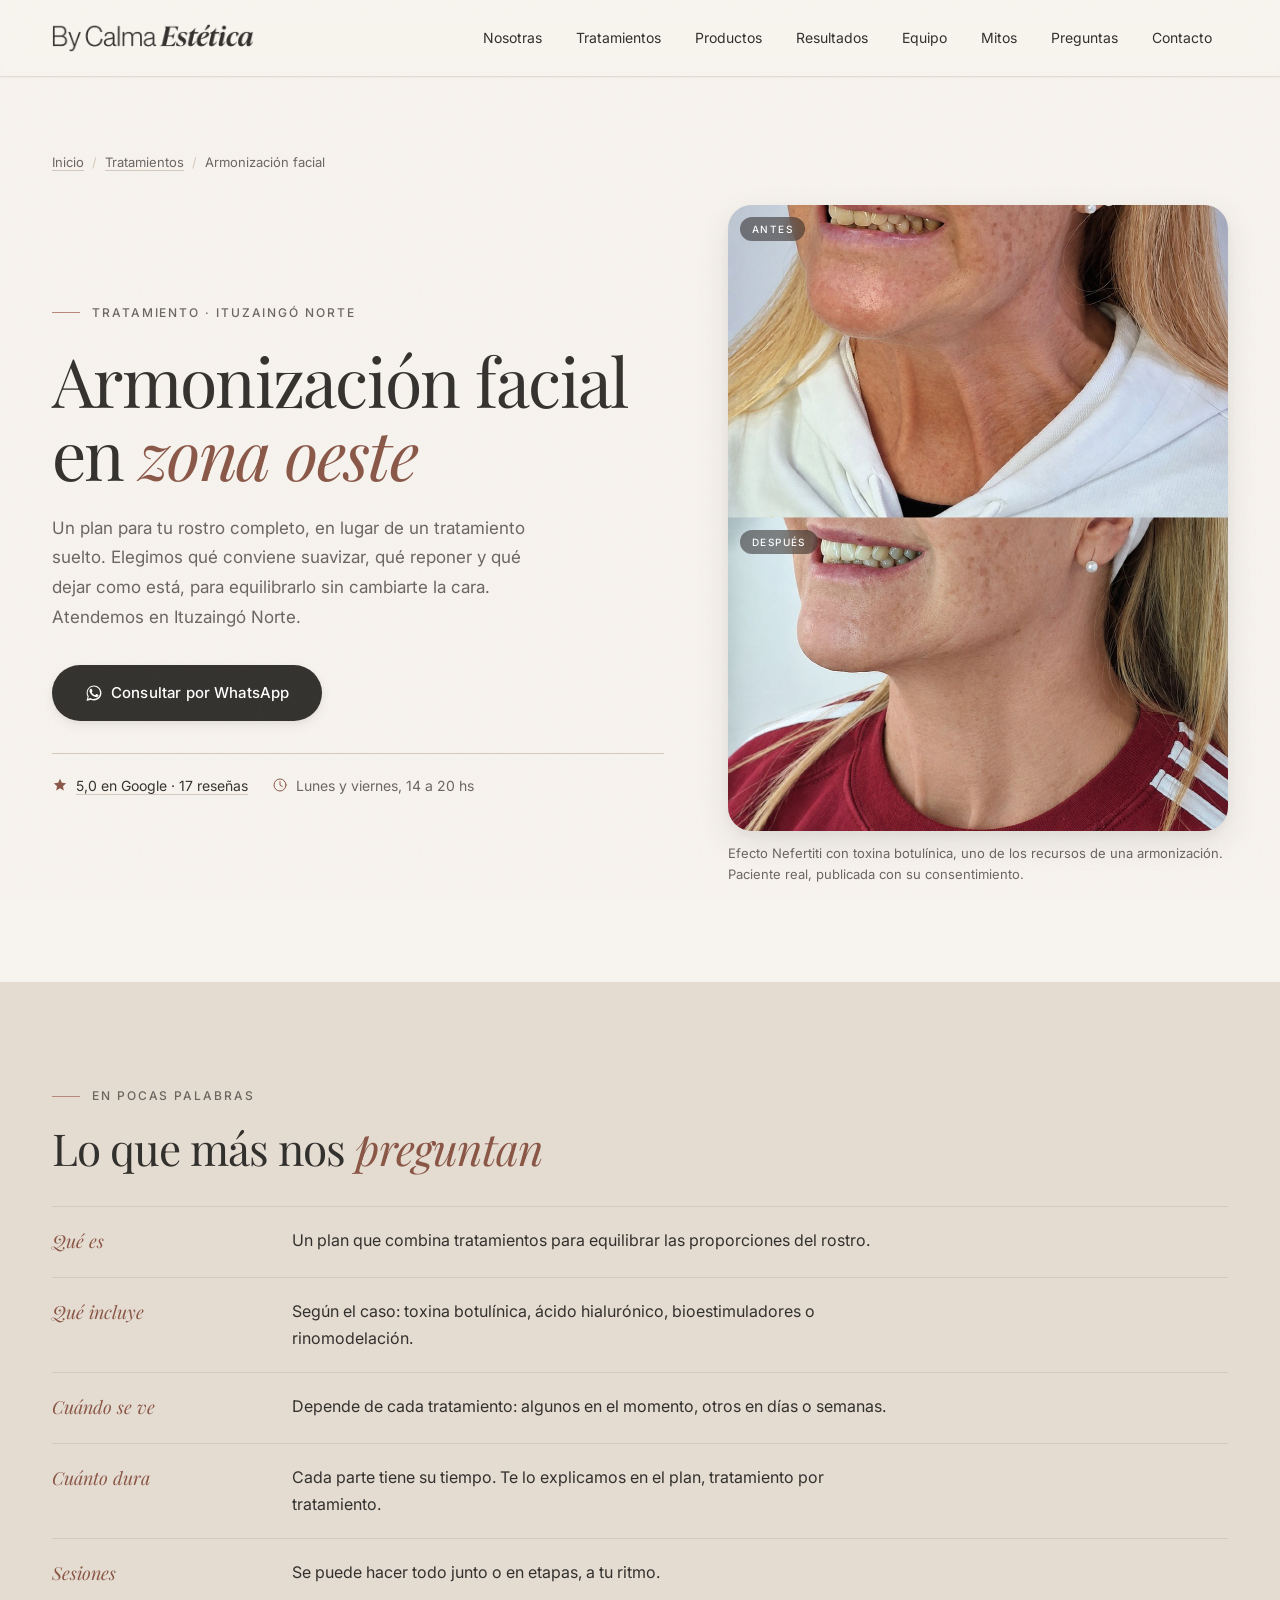
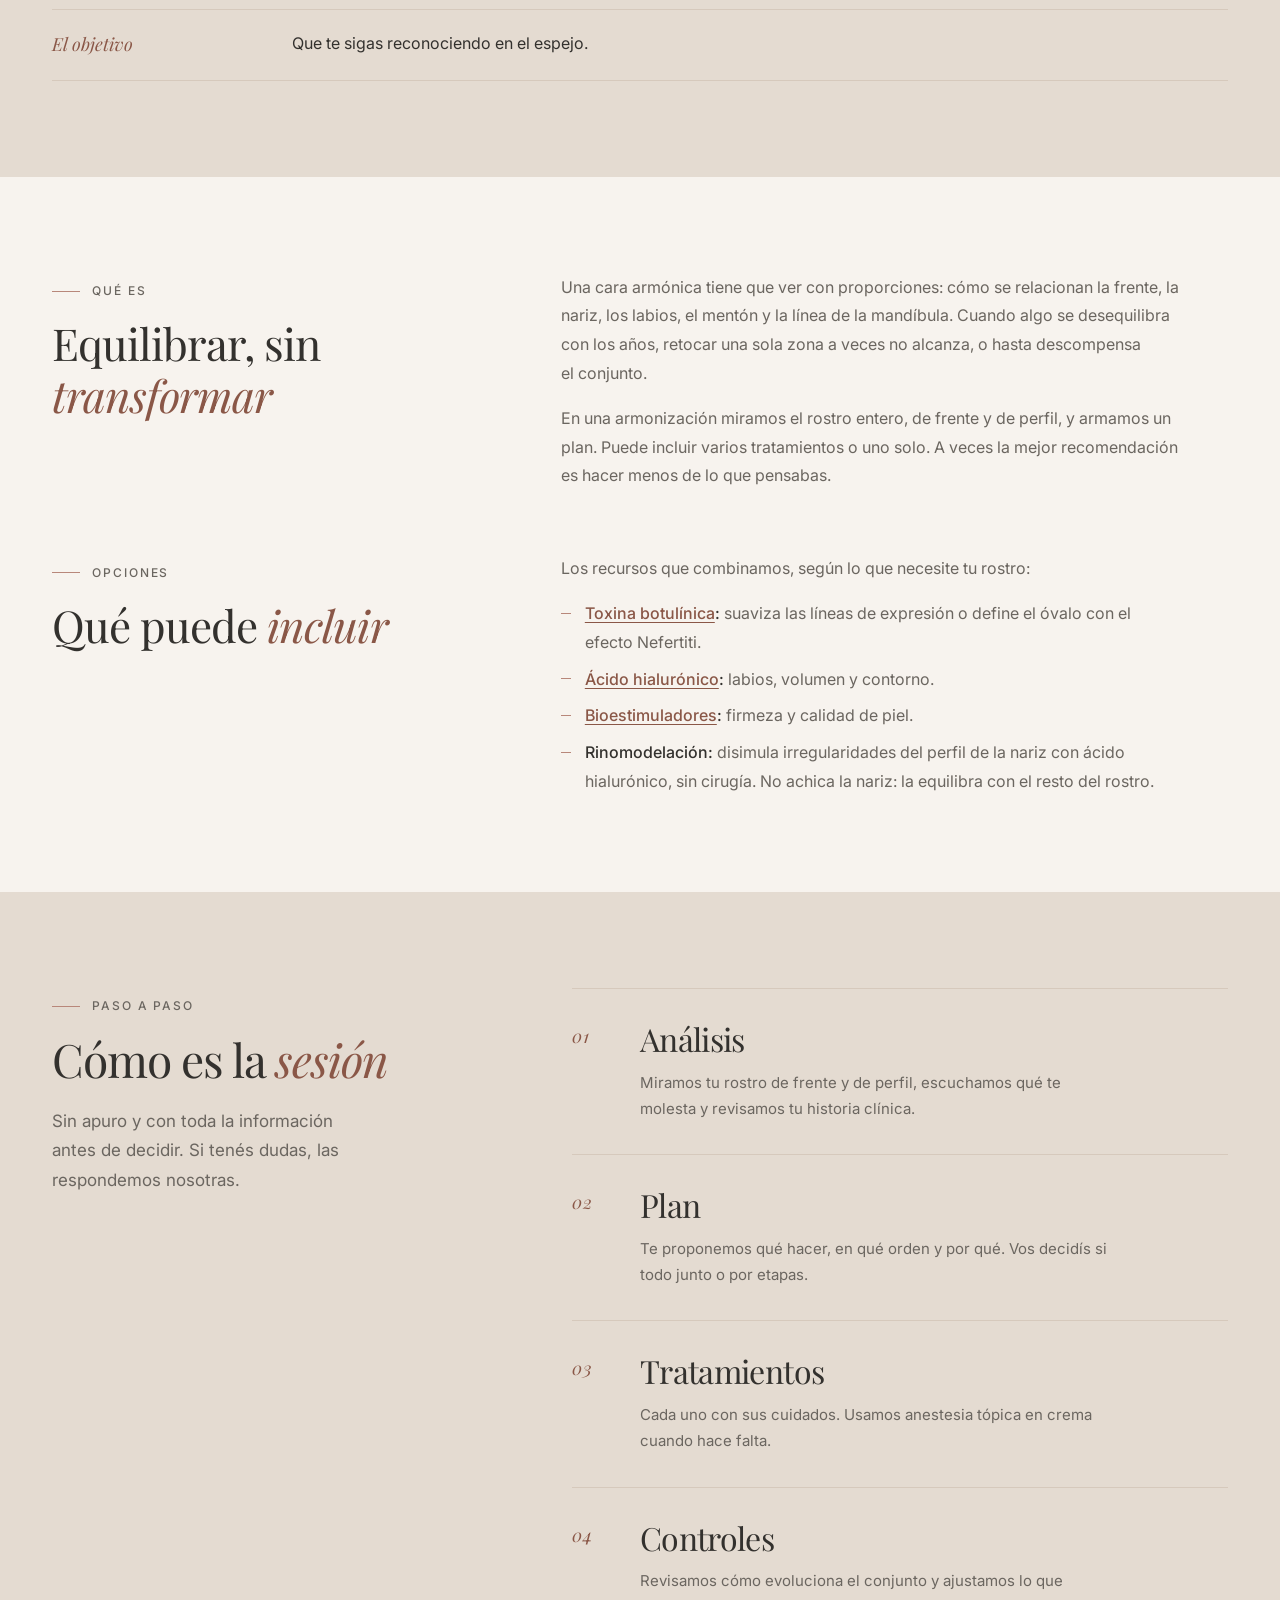
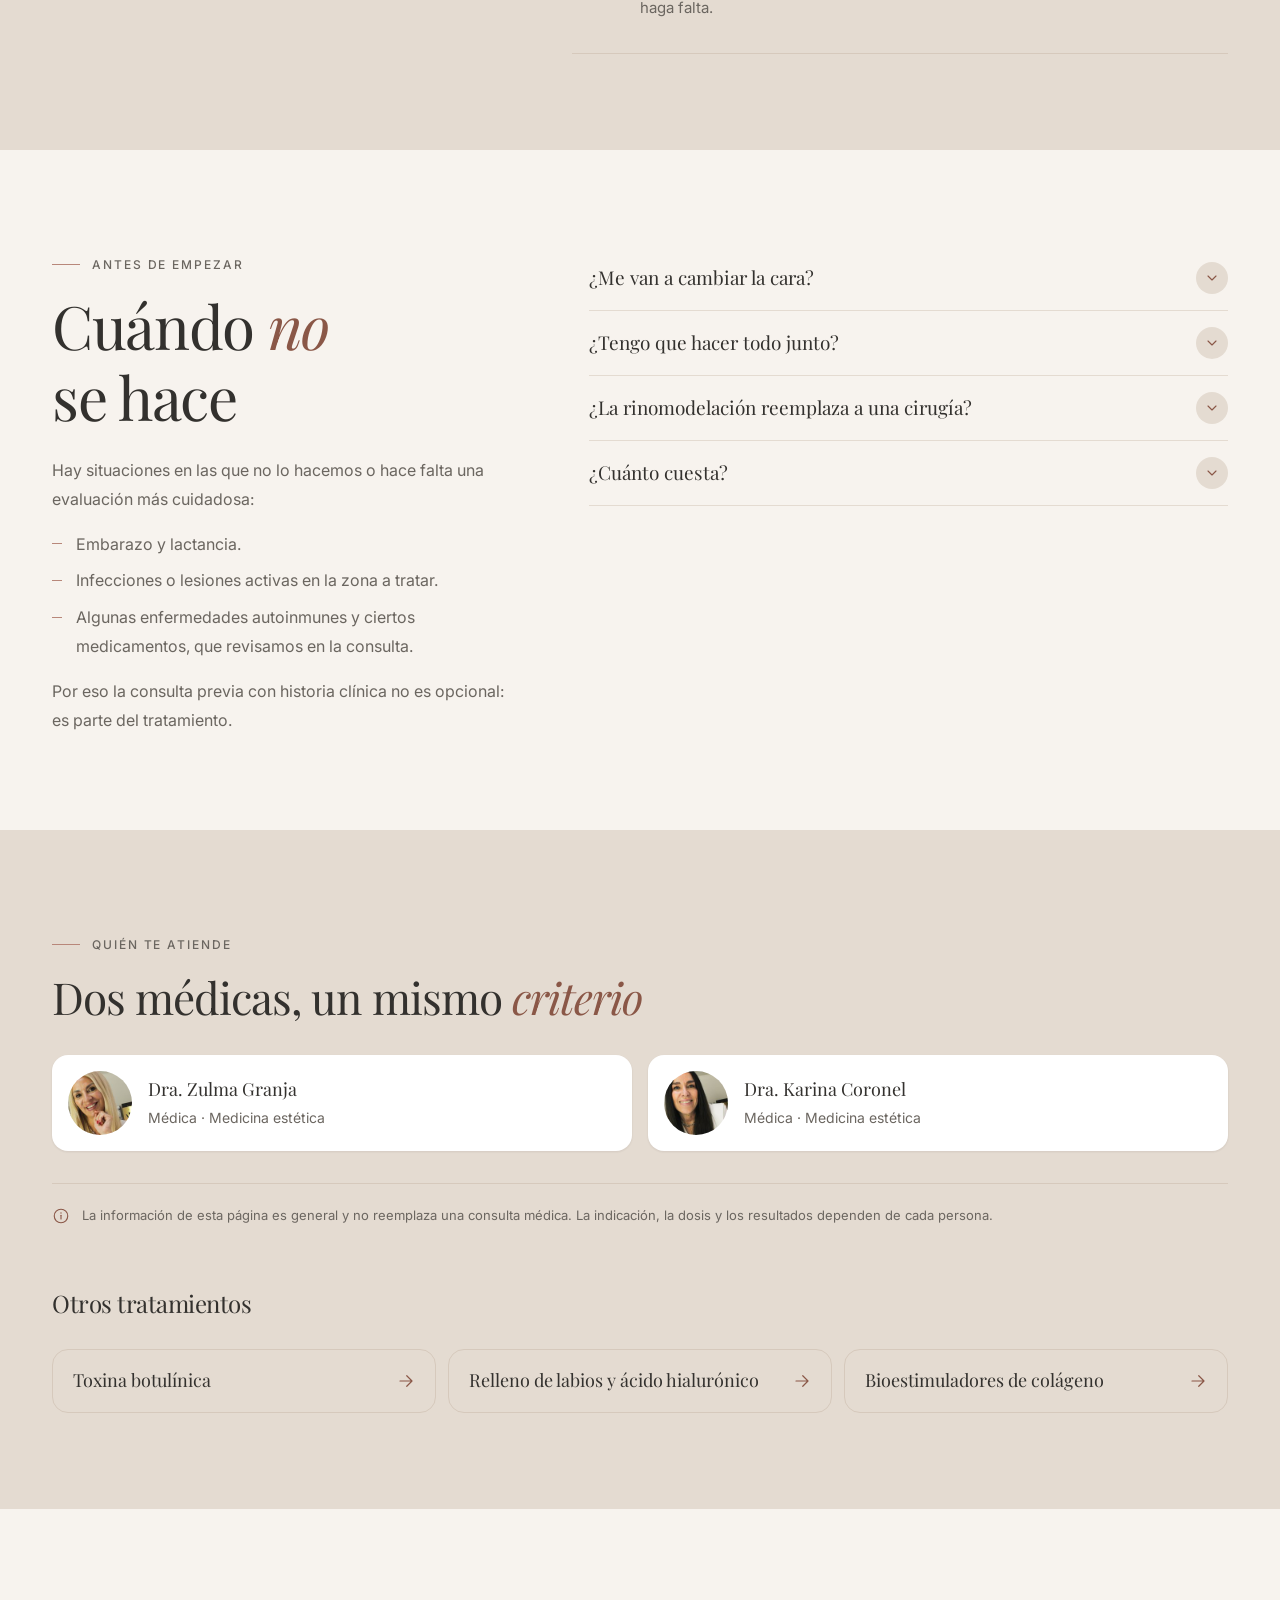
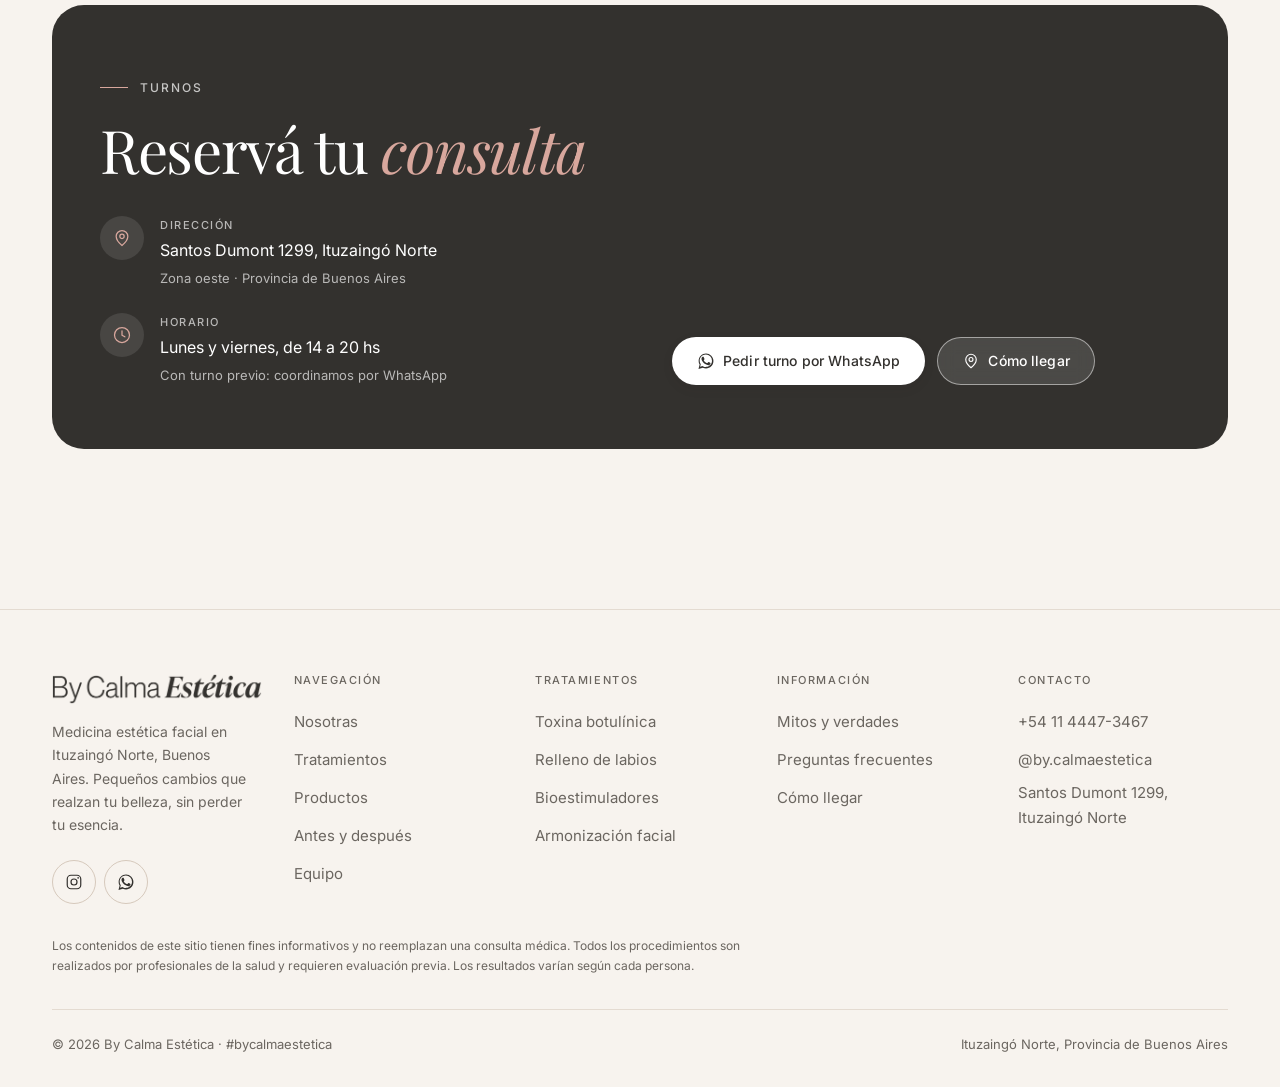
==== armonizacion-facial-zona-oeste/index.html @ 56e9e1ad "Páginas por tratamiento, horario 14 a 20, llms.txt e IndexNow - 4 páginas nuevas: toxina botulínica," ====
<!DOCTYPE html>
<html lang="es-AR">
  <head>
    <meta charset="UTF-8" />
    <meta name="viewport" content="width=device-width, initial-scale=1" />

    <!-- Página generada a partir de la home (header, menú y footer iguales).
         Si cambiás el horario o el teléfono, cambialo también acá. -->
    <title>Armonización facial en zona oeste | By Calma Estética</title>
    <meta name="description" content="Armonización facial en Ituzaingó, zona oeste: un plan para equilibrar tu rostro combinando tratamientos, sin cambiarte la cara. Turnos por WhatsApp." />
    <meta name="robots" content="index, follow, max-image-preview:large" />
    <meta name="theme-color" content="#f7f3ee" />
    <link rel="canonical" href="https://www.bycalmaestetica.com.ar/armonizacion-facial-zona-oeste/" />

    <meta property="og:type" content="website" />
    <meta property="og:locale" content="es_AR" />
    <meta property="og:site_name" content="By Calma Estética" />
    <meta property="og:title" content="Armonización facial en zona oeste | By Calma Estética" />
    <meta property="og:description" content="Armonización facial en Ituzaingó, zona oeste: un plan para equilibrar tu rostro combinando tratamientos, sin cambiarte la cara. Turnos por WhatsApp." />
    <meta property="og:url" content="https://www.bycalmaestetica.com.ar/armonizacion-facial-zona-oeste/" />
    <meta property="og:image" content="https://www.bycalmaestetica.com.ar/assets/img/og-by-calma.jpg?v=1" />
    <meta property="og:image:width" content="1200" />
    <meta property="og:image:height" content="630" />
    <meta name="twitter:card" content="summary_large_image" />

    <link rel="icon" href="/assets/logo/favicon.png" sizes="32x32" />
    <link rel="icon" href="/assets/logo/favicon-512.png" sizes="512x512" />
    <link rel="apple-touch-icon" href="/assets/logo/apple-touch-icon.png" />

    <link rel="preconnect" href="https://fonts.googleapis.com" />
    <link rel="preconnect" href="https://fonts.gstatic.com" crossorigin />
    <link
      rel="stylesheet"
      href="https://fonts.googleapis.com/css2?family=Playfair+Display:ital,wght@0,400;0,500;0,600;1,400;1,500;1,600&family=Inter:wght@300;400;500;600&display=swap"
    />
    <link rel="stylesheet" href="/assets/css/styles.css?v=28" />
    <link rel="stylesheet" href="/assets/css/tratamiento.css?v=1" />
    <noscript>
      <style>
        [data-reveal] { opacity: 1 !important; transform: none !important; }
      </style>
    </noscript>

    <script type="application/ld+json">
{
  "@context": "https://schema.org",
  "@graph": [
    {
      "@type": "MedicalWebPage",
      "@id": "https://www.bycalmaestetica.com.ar/armonizacion-facial-zona-oeste/#pagina",
      "url": "https://www.bycalmaestetica.com.ar/armonizacion-facial-zona-oeste/",
      "name": "Armonización facial en zona oeste | By Calma Estética",
      "description": "Armonización facial en Ituzaingó, zona oeste: un plan para equilibrar tu rostro combinando tratamientos, sin cambiarte la cara. Turnos por WhatsApp.",
      "inLanguage": "es-AR",
      "isPartOf": {
        "@type": "WebSite",
        "name": "By Calma Estética",
        "url": "https://www.bycalmaestetica.com.ar/"
      },
      "about": {
        "@id": "https://www.bycalmaestetica.com.ar/armonizacion-facial-zona-oeste/#procedimiento"
      },
      "breadcrumb": {
        "@id": "https://www.bycalmaestetica.com.ar/armonizacion-facial-zona-oeste/#migas"
      }
    },
    {
      "@type": "MedicalProcedure",
      "@id": "https://www.bycalmaestetica.com.ar/armonizacion-facial-zona-oeste/#procedimiento",
      "name": "Armonización facial",
      "procedureType": "https://schema.org/NoninvasiveProcedure",
      "bodyLocation": "Rostro",
      "howPerformed": "Miramos tu rostro de frente y de perfil, escuchamos qué te molesta y revisamos tu historia clínica. Te proponemos qué hacer, en qué orden y por qué. Vos decidís si todo junto o por etapas. Cada uno con sus cuidados. Usamos anestesia tópica en crema cuando hace falta."
    },
    {
      "@type": "BreadcrumbList",
      "@id": "https://www.bycalmaestetica.com.ar/armonizacion-facial-zona-oeste/#migas",
      "itemListElement": [
        {
          "@type": "ListItem",
          "position": 1,
          "name": "Inicio",
          "item": "https://www.bycalmaestetica.com.ar/"
        },
        {
          "@type": "ListItem",
          "position": 2,
          "name": "Tratamientos",
          "item": "https://www.bycalmaestetica.com.ar/#tratamientos"
        },
        {
          "@type": "ListItem",
          "position": 3,
          "name": "Armonización facial",
          "item": "https://www.bycalmaestetica.com.ar/armonizacion-facial-zona-oeste/"
        }
      ]
    },
    {
      "@type": "MedicalClinic",
      "@id": "https://www.bycalmaestetica.com.ar/#clinica",
      "name": "By Calma Estética",
      "url": "https://www.bycalmaestetica.com.ar/",
      "telephone": "+541144473467",
      "address": {
        "@type": "PostalAddress",
        "streetAddress": "Santos Dumont 1299",
        "addressLocality": "Ituzaingó",
        "addressRegion": "Buenos Aires",
        "postalCode": "B1714CRY",
        "addressCountry": "AR"
      },
      "hasMap": "https://maps.google.com/?cid=14278384173827201350",
      "openingHoursSpecification": {
        "@type": "OpeningHoursSpecification",
        "dayOfWeek": [
          "Monday",
          "Friday"
        ],
        "opens": "14:00",
        "closes": "20:00"
      }
    }
  ]
}
    </script>
  </head>

  <body data-pagina="armonizacion" data-wa-msg="Hola! Vi la web de By Calma Estética y quiero consultar por armonización facial.">
    <a class="skip-link" href="#main">Saltar al contenido principal</a>

    <svg width="0" height="0" style="position: absolute" aria-hidden="true">
      <defs>
        <symbol id="i-star" viewBox="0 0 24 24">
          <path fill="currentColor" d="M12 2.8l2.75 5.95 6.5.72-4.85 4.4 1.35 6.4L12 17.02l-5.75 3.25 1.35-6.4-4.85-4.4 6.5-.72z" />
        </symbol>
        <symbol id="i-menu" viewBox="0 0 24 24" fill="none" stroke="currentColor" stroke-width="1.6" stroke-linecap="round">
          <path d="M4 7h16M4 12h16M4 17h16" />
        </symbol>
        <symbol id="i-close" viewBox="0 0 24 24" fill="none" stroke="currentColor" stroke-width="1.6" stroke-linecap="round">
          <path d="M6 6l12 12M18 6L6 18" />
        </symbol>
        <symbol id="i-chevron-down" viewBox="0 0 24 24" fill="none" stroke="currentColor" stroke-width="1.7" stroke-linecap="round" stroke-linejoin="round">
          <path d="M6 9l6 6 6-6" />
        </symbol>
        <symbol id="i-arrow-right" viewBox="0 0 24 24" fill="none" stroke="currentColor" stroke-width="1.6" stroke-linecap="round" stroke-linejoin="round">
          <path d="M4 12h16M13 5l7 7-7 7" />
        </symbol>
        <symbol id="i-arrow-up-right" viewBox="0 0 24 24" fill="none" stroke="currentColor" stroke-width="1.6" stroke-linecap="round" stroke-linejoin="round">
          <path d="M7 17L17 7M8 7h9v9" />
        </symbol>
        <symbol id="i-whatsapp" viewBox="0 0 24 24" fill="currentColor">
          <path d="M17.47 14.38c-.3-.15-1.76-.87-2.03-.97-.27-.1-.47-.15-.67.15-.2.3-.77.96-.94 1.16-.17.2-.35.22-.65.07-.3-.15-1.26-.46-2.4-1.48-.89-.79-1.49-1.76-1.66-2.06-.17-.3-.02-.46.13-.61.14-.13.3-.35.45-.52.15-.17.2-.3.3-.5.1-.2.05-.37-.02-.52-.08-.15-.67-1.61-.92-2.2-.24-.58-.49-.5-.67-.51h-.57c-.2 0-.52.07-.79.37-.27.3-1.04 1.01-1.04 2.47s1.06 2.86 1.21 3.06c.15.2 2.09 3.2 5.07 4.48.71.31 1.26.49 1.69.63.71.22 1.36.19 1.87.12.57-.09 1.76-.72 2-1.41.25-.7.25-1.29.18-1.42-.08-.13-.28-.2-.58-.35z" />
          <path d="M12.04 2C6.6 2 2.17 6.43 2.17 11.87c0 1.74.46 3.44 1.32 4.94L2 22.5l5.83-1.52a9.83 9.83 0 0 0 4.2.95h.01c5.44 0 9.87-4.43 9.87-9.87 0-2.64-1.03-5.12-2.9-6.98A9.8 9.8 0 0 0 12.04 2zm0 17.99h-.01a8.2 8.2 0 0 1-4.17-1.14l-.3-.18-3.46.9.93-3.37-.2-.31a8.15 8.15 0 0 1-1.25-4.35c0-4.52 3.68-8.2 8.21-8.2a8.14 8.14 0 0 1 5.8 2.41 8.14 8.14 0 0 1 2.4 5.8c0 4.53-3.68 8.21-8.2 8.21z" />
        </symbol>
        <symbol id="i-instagram" viewBox="0 0 24 24" fill="none" stroke="currentColor" stroke-width="1.6" stroke-linecap="round" stroke-linejoin="round">
          <rect x="3" y="3" width="18" height="18" rx="5" />
          <circle cx="12" cy="12" r="4" />
          <circle cx="17.5" cy="6.5" r="1.1" fill="currentColor" stroke="none" />
        </symbol>
        <symbol id="i-shield" viewBox="0 0 24 24" fill="none" stroke="currentColor" stroke-width="1.5" stroke-linecap="round" stroke-linejoin="round">
          <path d="M12 3l7.5 3v5.4c0 4.4-3.1 8.5-7.5 9.6-4.4-1.1-7.5-5.2-7.5-9.6V6z" />
          <path d="M9.2 12.2l1.9 1.9 3.9-3.9" />
        </symbol>
        <symbol id="i-heart" viewBox="0 0 24 24" fill="none" stroke="currentColor" stroke-width="1.5" stroke-linecap="round" stroke-linejoin="round">
          <path d="M12 20.3l-1.4-1.3C5.9 14.8 3 12.2 3 8.9 3 6.3 5 4.3 7.6 4.3c1.5 0 2.9.7 3.8 1.8l.6.8.6-.8a4.7 4.7 0 0 1 3.8-1.8C19 4.3 21 6.3 21 8.9c0 3.3-2.9 5.9-7.6 10.1z" />
        </symbol>
        <symbol id="i-certificate" viewBox="0 0 24 24" fill="none" stroke="currentColor" stroke-width="1.5" stroke-linecap="round" stroke-linejoin="round">
          <circle cx="12" cy="9" r="5.2" />
          <path d="M8.6 13.4L7.5 21l4.5-2.3L16.5 21l-1.1-7.6" />
        </symbol>
        <symbol id="i-map-pin" viewBox="0 0 24 24" fill="none" stroke="currentColor" stroke-width="1.5" stroke-linecap="round" stroke-linejoin="round">
          <path d="M12 21s7-5.6 7-11a7 7 0 1 0-14 0c0 5.4 7 11 7 11z" />
          <circle cx="12" cy="10" r="2.6" />
        </symbol>
        <symbol id="i-clock" viewBox="0 0 24 24" fill="none" stroke="currentColor" stroke-width="1.5" stroke-linecap="round" stroke-linejoin="round">
          <circle cx="12" cy="12" r="9" />
          <path d="M12 7v5.2l3.4 2" />
        </symbol>
        <symbol id="i-expand" viewBox="0 0 24 24" fill="none" stroke="currentColor" stroke-width="1.6" stroke-linecap="round" stroke-linejoin="round">
          <path d="M9 4H4v5M15 4h5v5M15 20h5v-5M9 20H4v-5" />
        </symbol>
        <symbol id="i-info" viewBox="0 0 24 24" fill="none" stroke="currentColor" stroke-width="1.5" stroke-linecap="round" stroke-linejoin="round">
          <circle cx="12" cy="12" r="9" />
          <path d="M12 11v5" />
          <circle cx="12" cy="8" r=".9" fill="currentColor" stroke="none" />
        </symbol>
        <symbol id="i-leaf" viewBox="0 0 24 24" fill="none" stroke="currentColor" stroke-width="1.5" stroke-linecap="round" stroke-linejoin="round">
          <path d="M4 20c0-8 5-14 16-15 0 11-6 15-12 15-2 0-4-1.5-4-1.5z" />
          <path d="M4.5 19.5C8 16 12 13.5 17 11.5" />
        </symbol>
        <symbol id="i-question" viewBox="0 0 24 24" fill="none" stroke="currentColor" stroke-width="1.5" stroke-linecap="round" stroke-linejoin="round">
          <circle cx="12" cy="12" r="9" />
          <path d="M9.6 9.3a2.5 2.5 0 0 1 4.8.8c0 1.7-2.4 2-2.4 3.4" />
          <circle cx="12" cy="16.6" r=".85" fill="currentColor" stroke="none" />
        </symbol>
      </defs>
    </svg>

    <header class="site-header is-stuck" id="siteHeader" data-solid>
      <div class="container header-inner">
        <a class="brand" href="/" aria-label="By Calma Estética — Inicio">
          <img
            class="brand-logo brand-logo-dark"
            src="/assets/logo/logo.png?v=2"
            alt="By Calma Estética"
            width="900"
            height="125"
          />
          <img
            class="brand-logo brand-logo-light"
            src="/assets/logo/logo-blanco.png?v=2"
            alt=""
            aria-hidden="true"
            width="900"
            height="125"
          />
        </a>

        <nav class="nav-desktop" aria-label="Navegación principal">
          <a href="/#nosotras">Nosotras</a>
          <a href="/#tratamientos">Tratamientos</a>
          <a href="/#productos">Productos</a>
          <a href="/#resultados">Resultados</a>
          <a href="/#equipo">Equipo</a>
          <a href="/#mitos">Mitos</a>
          <a href="/#faq">Preguntas</a>
          <a href="/#contacto">Contacto</a>
        </nav>

        <div class="header-actions">
          <button
            class="nav-toggle"
            id="navToggle"
            type="button"
            aria-label="Abrir menú"
            aria-expanded="false"
            aria-controls="navMobile"
          >
            <svg class="icon" width="24" height="24" aria-hidden="true"><use href="#i-menu" /></svg>
          </button>
        </div>
      </div>
    </header>

    <div class="nav-mobile" id="navMobile" data-open="false" role="dialog" aria-modal="true" aria-label="Menú de navegación">
      <div class="nav-mobile-head">
        <img class="brand-logo" src="/assets/logo/logo.png?v=2" alt="By Calma Estética" width="900" height="125" />
        <button class="nav-toggle" id="navClose" type="button" aria-label="Cerrar menú">
          <svg class="icon" width="24" height="24" aria-hidden="true"><use href="#i-close" /></svg>
        </button>
      </div>

      <nav class="nav-mobile-links" aria-label="Navegación móvil">
        <a href="/#nosotras">Nosotras</a>
        <a href="/#tratamientos">Tratamientos</a>
        <a href="/#productos">Productos</a>
        <a href="/#resultados">Resultados</a>
        <a href="/#equipo">Equipo</a>
        <a href="/#mitos">Mitos y verdades</a>
        <a href="/#faq">Preguntas frecuentes</a>
        <a href="/#contacto">Contacto</a>
      </nav>

      <a class="btn btn-primary" data-wa href="/#contacto" target="_blank" rel="noopener">
        <svg class="icon" aria-hidden="true"><use href="#i-whatsapp" /></svg>
        Pedir turno por WhatsApp
      </a>
    </div>

    <main id="main">
      <!-- ==================================================================
           ENCABEZADO DE LA PÁGINA
           ================================================================== -->
      <section class="t-hero" id="inicio-tratamiento">
        <div class="container">
          <nav class="t-crumbs" aria-label="Estás en">
            <ol>
              <li><a href="/">Inicio</a></li>
              <li><a href="/#tratamientos">Tratamientos</a></li>
              <li aria-current="page">Armonización facial</li>
            </ol>
          </nav>

          <div class="t-hero-grid">
            <div>
              <p class="eyebrow">Tratamiento · Ituzaingó Norte</p>
              <h1 class="t-title">Armonización facial en <span class="accent-italic">zona oeste</span></h1>
              <p class="lead">Un plan para tu rostro completo, en lugar de un tratamiento suelto. Elegimos qué conviene suavizar, qué reponer y qué dejar como está, para equilibrarlo sin cambiarte la cara. Atendemos en Ituzaingó Norte.</p>
              <a class="btn btn-primary btn-lg" data-wa href="/#contacto" target="_blank" rel="noopener">
                <svg class="icon" aria-hidden="true"><use href="#i-whatsapp" /></svg>
                Consultar por WhatsApp
              </a>
              <ul class="t-trust">
                <li>
                  <svg class="icon" aria-hidden="true"><use href="#i-star" /></svg>
                  <a href="https://maps.google.com/?cid=14278384173827201350" target="_blank" rel="noopener" data-track="resenas_google">5,0 en Google · 17 reseñas</a>
                </li>
                <li>
                  <svg class="icon" aria-hidden="true"><use href="#i-clock" /></svg>
                  Lunes y viernes, 14 a 20 hs
                </li>
              </ul>
            </div>

            <figure class="t-figure">
              <div class="result-media">
                <img src="/assets/img/resultado-nefertiti-botox.jpg?v=2" alt="Antes y después del efecto Nefertiti con toxina botulínica en cuello y mandíbula" width="1080" height="1350" fetchpriority="high" />
                <span class="ab-label ab-antes">Antes</span>
                <span class="ab-label ab-despues">Después</span>
              </div>
              <figcaption>Efecto Nefertiti con toxina botulínica, uno de los recursos de una armonización. Paciente real, publicada con su consentimiento.</figcaption>
            </figure>
          </div>
        </div>
      </section>

      <!-- ==================================================================
           EN POCAS PALABRAS
           ================================================================== -->
      <section class="section band-sand" id="resumen">
        <div class="container">
          <p class="eyebrow">En pocas palabras</p>
          <h2 class="h-section t-block-title">Lo que más nos <span class="accent-italic">preguntan</span></h2>
          <dl class="t-facts">
              <div><dt>Qué es</dt><dd>Un plan que combina tratamientos para equilibrar las proporciones del rostro.</dd></div>
              <div><dt>Qué incluye</dt><dd>Según el caso: toxina botulínica, ácido hialurónico, bioestimuladores o rinomodelación.</dd></div>
              <div><dt>Cuándo se ve</dt><dd>Depende de cada tratamiento: algunos en el momento, otros en días o semanas.</dd></div>
              <div><dt>Cuánto dura</dt><dd>Cada parte tiene su tiempo. Te lo explicamos en el plan, tratamiento por tratamiento.</dd></div>
              <div><dt>Sesiones</dt><dd>Se puede hacer todo junto o en etapas, a tu ritmo.</dd></div>
              <div><dt>El objetivo</dt><dd>Que te sigas reconociendo en el espejo.</dd></div>
          </dl>
        </div>
      </section>

      <!-- ==================================================================
           QUÉ ES Y DÓNDE SE USA
           ================================================================== -->
      <section class="section" id="que-es">
        <div class="container t-split">
          <div>
            <p class="eyebrow">Qué es</p>
            <h2 class="h-section">Equilibrar, sin <span class="accent-italic">transformar</span></h2>
          </div>
          <div class="t-prose">
              <p>Una cara armónica tiene que ver con proporciones: cómo se relacionan la frente, la nariz, los labios, el mentón y la línea de la mandíbula. Cuando algo se desequilibra con los años, retocar una sola zona a veces no alcanza, o hasta descompensa el conjunto.</p>
              <p>En una armonización miramos el rostro entero, de frente y de perfil, y armamos un plan. Puede incluir varios tratamientos o uno solo. A veces la mejor recomendación es hacer menos de lo que pensabas.</p>
          </div>
        </div>

        <div class="container t-split" style="margin-top: var(--space-16)">
          <div>
            <p class="eyebrow">Opciones</p>
            <h2 class="h-section">Qué puede <span class="accent-italic">incluir</span></h2>
          </div>
          <div class="t-prose">
            <p>Los recursos que combinamos, según lo que necesite tu rostro:</p>
            <ul>
                <li><strong><a href="/toxina-botulinica-ituzaingo/">Toxina botulínica</a>:</strong> suaviza las líneas de expresión o define el óvalo con el efecto Nefertiti.</li>
                <li><strong><a href="/relleno-de-labios-ituzaingo/">Ácido hialurónico</a>:</strong> labios, volumen y contorno.</li>
                <li><strong><a href="/bioestimuladores-ituzaingo/">Bioestimuladores</a>:</strong> firmeza y calidad de piel.</li>
                <li><strong>Rinomodelación:</strong> disimula irregularidades del perfil de la nariz con ácido hialurónico, sin cirugía. No achica la nariz: la equilibra con el resto del rostro.</li>
            </ul>
          </div>
        </div>
      </section>

      <!-- ==================================================================
           CÓMO ES LA SESIÓN
           ================================================================== -->
      <section class="section band-sand" id="sesion">
        <div class="container frentes-grid">
          <div class="frentes-intro">
            <p class="eyebrow">Paso a paso</p>
            <h2 class="h-section">Cómo es la <span class="accent-italic">sesión</span></h2>
            <p class="lead">Sin apuro y con toda la información antes de decidir. Si tenés dudas, las respondemos nosotras.</p>
          </div>
          <ol class="frentes">
            <li class="frente">
              <span class="frente-num">01</span>
              <div class="frente-texto">
                <h3>Análisis</h3>
                <p>Miramos tu rostro de frente y de perfil, escuchamos qué te molesta y revisamos tu historia clínica.</p>
              </div>
            </li>
            <li class="frente">
              <span class="frente-num">02</span>
              <div class="frente-texto">
                <h3>Plan</h3>
                <p>Te proponemos qué hacer, en qué orden y por qué. Vos decidís si todo junto o por etapas.</p>
              </div>
            </li>
            <li class="frente">
              <span class="frente-num">03</span>
              <div class="frente-texto">
                <h3>Tratamientos</h3>
                <p>Cada uno con sus cuidados. Usamos anestesia tópica en crema cuando hace falta.</p>
              </div>
            </li>
            <li class="frente">
              <span class="frente-num">04</span>
              <div class="frente-texto">
                <h3>Controles</h3>
                <p>Revisamos cómo evoluciona el conjunto y ajustamos lo que haga falta.</p>
              </div>
            </li>
          </ol>
        </div>
      </section>

      <!-- ==================================================================
           CUÁNDO NO + PREGUNTAS
           ================================================================== -->
      <section class="section" id="preguntas">
        <div class="container faq-grid">
          <div class="faq-aside">
            <p class="eyebrow">Antes de empezar</p>
            <h2 class="h-section">Cuándo <span class="accent-italic">no</span> se hace</h2>
            <div class="t-prose" style="margin-top: var(--space-6)">
              <p>Hay situaciones en las que no lo hacemos o hace falta una evaluación más cuidadosa:</p>
              <ul>
                <li>Embarazo y lactancia.</li>
                <li>Infecciones o lesiones activas en la zona a tratar.</li>
                <li>Algunas enfermedades autoinmunes y ciertos medicamentos, que revisamos en la consulta.</li>
              </ul>
              <p>Por eso la consulta previa con historia clínica no es opcional: es parte del tratamiento.</p>
            </div>
          </div>

          <div>
            <article class="faq-item" data-open="false">
              <h3>
                <button class="faq-trigger" type="button" aria-expanded="false" aria-controls="q1">
                  ¿Me van a cambiar la cara?
                  <span class="chevron" aria-hidden="true"><svg class="icon"><use href="#i-chevron-down" /></svg></span>
                </button>
              </h3>
              <div class="faq-panel" id="q1">
                <div class="faq-panel-inner">
                  <p class="faq-body">No. El objetivo es que te veas mejor sin dejar de parecerte a vos. Por eso trabajamos con dosis conservadoras y, si hace falta, sumamos en los controles.</p>
                </div>
              </div>
            </article>

            <article class="faq-item" data-open="false">
              <h3>
                <button class="faq-trigger" type="button" aria-expanded="false" aria-controls="q2">
                  ¿Tengo que hacer todo junto?
                  <span class="chevron" aria-hidden="true"><svg class="icon"><use href="#i-chevron-down" /></svg></span>
                </button>
              </h3>
              <div class="faq-panel" id="q2">
                <div class="faq-panel-inner">
                  <p class="faq-body">No. Muchas pacientes prefieren hacerlo por etapas. Te proponemos un orden y vos elegís el ritmo.</p>
                </div>
              </div>
            </article>

            <article class="faq-item" data-open="false">
              <h3>
                <button class="faq-trigger" type="button" aria-expanded="false" aria-controls="q3">
                  ¿La rinomodelación reemplaza a una cirugía?
                  <span class="chevron" aria-hidden="true"><svg class="icon"><use href="#i-chevron-down" /></svg></span>
                </button>
              </h3>
              <div class="faq-panel" id="q3">
                <div class="faq-panel-inner">
                  <p class="faq-body">No. Disimula irregularidades del perfil con ácido hialurónico, pero no achica la nariz ni cambia su estructura. Si lo que buscás es eso, te lo decimos en la consulta.</p>
                </div>
              </div>
            </article>

            <article class="faq-item" data-open="false">
              <h3>
                <button class="faq-trigger" type="button" aria-expanded="false" aria-controls="q4">
                  ¿Cuánto cuesta?
                  <span class="chevron" aria-hidden="true"><svg class="icon"><use href="#i-chevron-down" /></svg></span>
                </button>
              </h3>
              <div class="faq-panel" id="q4">
                <div class="faq-panel-inner">
                  <p class="faq-body">Depende de los tratamientos que incluya el plan. Por eso no publicamos precios: escribinos por WhatsApp y te pasamos el valor según tu caso.</p>
                </div>
              </div>
            </article>
          </div>
        </div>
      </section>

      <!-- ==================================================================
           QUIÉN TE ATIENDE + OTROS TRATAMIENTOS
           ================================================================== -->
      <section class="section band-sand" id="equipo-tratamiento">
        <div class="container">
          <p class="eyebrow">Quién te atiende</p>
          <h2 class="h-section t-block-title">Dos médicas, un mismo <span class="accent-italic">criterio</span></h2>
          <ul class="t-team">
            <li>
              <img src="/assets/img/thumb-zulma.jpg" alt="Dra. Zulma Granja" width="160" height="160" loading="lazy" />
              <div><strong>Dra. Zulma Granja</strong><span>Médica · Medicina estética</span></div>
            </li>
            <li>
              <img src="/assets/img/thumb-karina.jpg" alt="Dra. Karina Coronel" width="160" height="160" loading="lazy" />
              <div><strong>Dra. Karina Coronel</strong><span>Médica · Medicina estética</span></div>
            </li>
          </ul>

          <p class="note-box" style="margin-top: var(--space-8)">
            <svg class="icon" aria-hidden="true"><use href="#i-info" /></svg>
            <span>
              La información de esta página es general y no reemplaza una consulta
              médica. La indicación, la dosis y los resultados dependen de cada
              persona.
            </span>
          </p>

          <h2 class="h-card" style="margin-top: var(--space-16)">Otros tratamientos</h2>
          <ul class="t-related">
            <li>
              <a href="/toxina-botulinica-ituzaingo/">
                Toxina botulínica
                <svg class="icon" aria-hidden="true"><use href="#i-arrow-right" /></svg>
              </a>
            </li>
            <li>
              <a href="/relleno-de-labios-ituzaingo/">
                Relleno de labios y ácido hialurónico
                <svg class="icon" aria-hidden="true"><use href="#i-arrow-right" /></svg>
              </a>
            </li>
            <li>
              <a href="/bioestimuladores-ituzaingo/">
                Bioestimuladores de colágeno
                <svg class="icon" aria-hidden="true"><use href="#i-arrow-right" /></svg>
              </a>
            </li>
          </ul>
        </div>
      </section>

      <!-- ==================================================================
           CONTACTO
           ================================================================== -->
      <section class="section t-contact" id="contacto">
        <div class="container">
          <div class="contact-band">
            <div class="contact-grid">
              <div>
                <p class="eyebrow">Turnos</p>
                <h2 class="h-section">Reservá tu <span style="font-style: italic; color: var(--nude)">consulta</span></h2>
                <dl class="contact-list">
                  <div class="contact-item">
                    <span class="contact-icon" aria-hidden="true"><svg class="icon"><use href="#i-map-pin" /></svg></span>
                    <div>
                      <dt>Dirección</dt>
                      <dd>Santos Dumont 1299, Ituzaingó Norte<small>Zona oeste · Provincia de Buenos Aires</small></dd>
                    </div>
                  </div>
                  <div class="contact-item">
                    <span class="contact-icon" aria-hidden="true"><svg class="icon"><use href="#i-clock" /></svg></span>
                    <div>
                      <dt>Horario</dt>
                      <dd>Lunes y viernes, de 14 a 20 hs<small>Con turno previo: coordinamos por WhatsApp</small></dd>
                    </div>
                  </div>
                </dl>
              </div>
              <div class="contact-actions">
                <a class="btn btn-primary" data-wa href="/#contacto" target="_blank" rel="noopener">
                  <svg class="icon" aria-hidden="true"><use href="#i-whatsapp" /></svg>
                  Pedir turno por WhatsApp
                </a>
                <a class="btn btn-ghost-light" href="https://maps.google.com/?cid=14278384173827201350" target="_blank" rel="noopener">
                  <svg class="icon" aria-hidden="true"><use href="#i-map-pin" /></svg>
                  Cómo llegar
                </a>
              </div>
            </div>
          </div>
        </div>
      </section>
    </main>

    <footer class="site-footer">
      <div class="container">
        <div class="footer-grid">
          <div class="footer-brand">
            <img class="brand-logo footer-logo" src="/assets/logo/logo.png?v=2" alt="By Calma Estética" width="900" height="125" />
            <p>
              Medicina estética facial en Ituzaingó Norte, Buenos Aires.
              Pequeños cambios que realzan tu belleza, sin perder tu esencia.
            </p>
            <div class="socials">
              <a class="social-btn" data-ig href="https://www.instagram.com/by.calmaestetica/" target="_blank" rel="noopener" aria-label="Instagram de By Calma Estética">
                <svg class="icon" aria-hidden="true"><use href="#i-instagram" /></svg>
              </a>
              <a class="social-btn" data-wa href="https://wa.link/yxgf4b" target="_blank" rel="noopener" aria-label="Escribinos por WhatsApp">
                <svg class="icon" aria-hidden="true"><use href="#i-whatsapp" /></svg>
              </a>
            </div>
          </div>

          <div class="footer-col">
            <h3>Navegación</h3>
            <ul>
              <li><a href="/#nosotras">Nosotras</a></li>
              <li><a href="/#tratamientos">Tratamientos</a></li>
              <li><a href="/#productos">Productos</a></li>
              <li><a href="/#resultados">Antes y después</a></li>
              <li><a href="/#equipo">Equipo</a></li>
            </ul>
          </div>

          <div class="footer-col">
            <h3>Tratamientos</h3>
            <ul>
              <li><a href="/toxina-botulinica-ituzaingo/">Toxina botulínica</a></li>
              <li><a href="/relleno-de-labios-ituzaingo/">Relleno de labios</a></li>
              <li><a href="/bioestimuladores-ituzaingo/">Bioestimuladores</a></li>
              <li><a href="/armonizacion-facial-zona-oeste/">Armonización facial</a></li>
            </ul>
          </div>

          <div class="footer-col">
            <h3>Información</h3>
            <ul>
              <li><a href="/#mitos">Mitos y verdades</a></li>
              <li><a href="/#faq">Preguntas frecuentes</a></li>
              <li><a href="/#contacto">Cómo llegar</a></li>
            </ul>
          </div>

          <div class="footer-col">
            <h3>Contacto</h3>
            <ul>
              <li><a data-wa href="https://wa.link/yxgf4b" target="_blank" rel="noopener">+54 11 4447-3467</a></li>
              <li><a data-ig href="https://www.instagram.com/by.calmaestetica/" target="_blank" rel="noopener">@by.calmaestetica</a></li>
              <li><a href="/#contacto">Santos Dumont 1299, Ituzaingó Norte</a></li>
            </ul>
          </div>
        </div>

        <p class="footer-disclaimer">
          Los contenidos de este sitio tienen fines informativos y no reemplazan
          una consulta médica. Todos los procedimientos son realizados por
          profesionales de la salud y requieren evaluación previa. Los resultados
          varían según cada persona.
        </p>

        <div class="footer-bottom">
          <p>© <span id="year">2026</span> By Calma Estética · #bycalmaestetica</p>
          <p>Ituzaingó Norte, Provincia de Buenos Aires</p>
        </div>
      </div>
    </footer>

    <script src="/assets/js/main.js?v=27" defer></script>
  </body>
</html>
---- assets/css/styles.css ----
/* ==========================================================================
   BY CALMA ESTÉTICA — Sistema de diseño
   Santos Dumont 1299, Ituzaingó Norte, Buenos Aires

   Paleta y tipografías provistas por la marca.
   Para ajustar colores, editá SOLO el bloque :root de abajo.
   ========================================================================== */

:root {
  /* --- Color de marca --- */
  --bg: #f7f3ee; /* fondo principal, beige hueso */
  --surface: #ffffff; /* tarjetas */
  --sand: #e4dbd1; /* bloques secundarios, bordes */
  --sand-deep: #d6c9bc; /* separadores, estados hover */
  --nude: #d8a79d; /* COLOR DE MARCA — acento principal */
  --terracota: #b8877a; /* acento medio, filetes y detalles */
  --ink: #33312e; /* texto principal, negro cálido */
  --muted: #8a857f; /* texto secundario (ver nota WCAG abajo) */

  /* --- Derivados necesarios para accesibilidad (WCAG AA) ---
     --nude (#D8A79D) y --terracota son demasiado claros para llevar texto
     blanco encima o para usarse como texto sobre el fondo beige. De ellos se
     deriva --terracota-deep (#8A5747), que mantiene el mismo tono cálido y
     cumple en los dos usos: 5.4:1 como texto sobre el fondo y 4.6:1 con texto
     blanco encima. --text-muted reemplaza a --muted en párrafos de lectura
     (5.1:1 contra los 3.3:1 del original).                                  */
  --text-muted: #6b6660;
  --terracota-deep: #8a5747;
  --ink-hover: #4a433c;

  /* --- Tokens semánticos --- */
  --text: var(--ink);
  --border: var(--sand);
  --primary: var(--ink);
  --primary-hover: var(--terracota-deep);
  --on-primary: #ffffff;
  --accent: var(--terracota);
  --ring: var(--terracota-deep);

  /* --- Tipografía ---
     Las fuentes de marca (IvyPresto Headline y Neue Haas Grotesk Display Pro)
     son comerciales y no están incluidas: van primeras en la lista para que,
     si más adelante se licencian y se cargan con @font-face, el sitio las tome
     sin tocar nada más. Mientras tanto renderizan los sustitutos gratuitos
     más cercanos: Playfair Display (didone de alto contraste) e Inter
     (neogrotesca de la misma familia que Neue Haas).                        */
  --font-display: "IvyPresto Headline", "Playfair Display", Georgia, serif;
  --font-body: "Neue Haas Grotesk Display Pro", "Inter", system-ui,
    -apple-system, "Segoe UI", sans-serif;

  /* --- Espaciado (escala 4/8px) --- */
  --space-1: 0.25rem;
  --space-2: 0.5rem;
  --space-3: 0.75rem;
  --space-4: 1rem;
  --space-5: 1.25rem;
  --space-6: 1.5rem;
  --space-8: 2rem;
  --space-12: 3rem;
  --space-16: 4rem;
  --space-24: 6rem;

  /* --- Radios --- */
  --r-sm: 0.5rem;
  --r-md: 1rem;
  --r-lg: 1.5rem;
  --r-xl: 2rem;
  --r-full: 999px;

  /* --- Sombras (suaves, cálidas, sin negro puro) --- */
  --shadow-sm: 0 1px 2px rgba(51, 49, 46, 0.05),
    0 1px 3px rgba(51, 49, 46, 0.04);
  --shadow-md: 0 4px 12px rgba(51, 49, 46, 0.07),
    0 2px 4px rgba(51, 49, 46, 0.04);
  --shadow-lg: 0 12px 32px rgba(51, 49, 46, 0.1),
    0 4px 8px rgba(51, 49, 46, 0.04);
  --shadow-xl: 0 24px 64px rgba(51, 49, 46, 0.16);

  /* --- Motion --- */
  --ease-out: cubic-bezier(0.22, 1, 0.36, 1);
  --dur-fast: 150ms;
  --dur: 250ms;
  --dur-slow: 400ms;

  /* --- Capas (z-index) --- */
  --z-header: 40;
  --z-overlay: 90;
  --z-modal: 100;
}

/* ==========================================================================
   Base
   ========================================================================== */

*,
*::before,
*::after {
  box-sizing: border-box;
}

html {
  scroll-behavior: smooth;
  scroll-padding-top: 5.5rem; /* compensa el header fijo al navegar por anclas */
  -webkit-text-size-adjust: 100%;
}

body {
  margin: 0;
  background-color: var(--bg);
  color: var(--text);
  font-family: var(--font-body);
  font-size: 1rem;
  font-weight: 400;
  line-height: 1.65;
  -webkit-font-smoothing: antialiased;
  -moz-osx-font-smoothing: grayscale;
  overflow-x: hidden;
}

img,
picture,
video,
iframe {
  max-width: 100%;
  display: block;
}

img {
  height: auto;
}

/* Serif didone de alto contraste: siempre en pesos livianos, nunca bold. */
h1,
h2,
h3,
h4 {
  font-family: var(--font-display);
  text-wrap: pretty; /* evita palabras huérfanas al final del título */
  font-weight: 400;
  line-height: 1.14;
  letter-spacing: -0.02em;
  margin: 0;
  color: var(--text);
}

p {
  margin: 0;
  text-wrap: pretty;
}

a {
  color: inherit;
  text-decoration: none;
}

button {
  font: inherit;
  cursor: pointer;
}

:focus-visible {
  outline: 3px solid var(--ring);
  outline-offset: 3px;
  border-radius: var(--r-sm);
}

.sr-only {
  position: absolute;
  width: 1px;
  height: 1px;
  padding: 0;
  margin: -1px;
  overflow: hidden;
  clip: rect(0, 0, 0, 0);
  white-space: nowrap;
  border: 0;
}

.skip-link {
  position: absolute;
  top: -100px;
  left: var(--space-4);
  z-index: var(--z-modal);
  background: var(--primary);
  color: var(--on-primary);
  padding: var(--space-3) var(--space-6);
  border-radius: var(--r-full);
  font-weight: 500;
  transition: top var(--dur) var(--ease-out);
}
.skip-link:focus {
  top: var(--space-4);
}

/* ==========================================================================
   Layout
   ========================================================================== */

.container {
  width: 100%;
  max-width: 1240px;
  margin-inline: auto;
  padding-inline: var(--space-6);
}

@media (min-width: 1024px) {
  .container {
    padding-inline: var(--space-8);
  }
}

.section {
  padding-block: var(--space-16);
}

@media (min-width: 768px) {
  .section {
    padding-block: var(--space-24);
  }
}

.band-sand {
  background: var(--sand);
}

/* ==========================================================================
   Tipografía utilitaria
   ========================================================================== */

.eyebrow {
  display: inline-flex;
  align-items: center;
  gap: var(--space-3);
  font-size: 0.75rem;
  font-weight: 500;
  letter-spacing: 0.16em;
  text-transform: uppercase;
  color: var(--text-muted);
}

.eyebrow::before {
  content: "";
  width: 28px;
  height: 1px;
  background: var(--terracota);
  flex-shrink: 0;
}

.h-display {
  font-size: clamp(2.75rem, 7vw, 5rem);
  font-weight: 300;
  letter-spacing: -0.025em;
}

/* El mínimo baja de 40px a 30px: en una pantalla de 375px, 40px metía los
   titulares en tres renglones y le comía el aire a todo lo de abajo. De 900px
   para arriba manda el 5vw y nada cambia respecto de antes. */
.h-section {
  font-size: clamp(1.875rem, 5vw, 3.75rem);
  font-weight: 300;
  letter-spacing: -0.022em;
  line-height: 1.18;
}

.h-card {
  font-size: clamp(1.25rem, 2vw, 1.5rem);
  font-weight: 400;
}

/* Itálica de acento: replica el lockup "By Calma *Estética*" */
.accent-italic {
  font-style: italic;
  color: var(--terracota-deep);
}

.lead {
  font-size: 1rem;
  color: var(--text-muted);
  max-width: 60ch;
  line-height: 1.75;
}

@media (min-width: 768px) {
  .lead {
    font-size: 1.0625rem;
  }
}

/* ==========================================================================
   Botones
   ========================================================================== */

.btn {
  display: inline-flex;
  align-items: center;
  justify-content: center;
  gap: var(--space-2);
  min-height: 48px;
  padding: var(--space-3) var(--space-6);
  border-radius: var(--r-full);
  border: 1px solid transparent;
  font-family: var(--font-body);
  font-size: 0.875rem;
  font-weight: 500;
  letter-spacing: 0.01em;
  line-height: 1.3;
  cursor: pointer;
  text-align: center;
  transition: background-color var(--dur) var(--ease-out),
    color var(--dur) var(--ease-out), border-color var(--dur) var(--ease-out),
    box-shadow var(--dur) var(--ease-out),
    transform var(--dur-fast) var(--ease-out);
}

.btn:active {
  transform: scale(0.97);
}

.btn-primary {
  background: var(--primary);
  color: var(--on-primary);
  box-shadow: var(--shadow-md);
}
.btn-primary:hover {
  background: var(--primary-hover);
  box-shadow: var(--shadow-lg);
}

.btn-outline {
  background: transparent;
  color: var(--text);
  border-color: var(--sand-deep);
}
.btn-outline:hover {
  background: var(--sand);
  border-color: var(--terracota);
}

.btn-light {
  background: rgba(255, 255, 255, 0.95);
  color: var(--ink);
  backdrop-filter: blur(8px);
  box-shadow: var(--shadow-md);
}
.btn-light:hover {
  background: #ffffff;
  box-shadow: var(--shadow-lg);
}

.btn-ghost-light {
  background: rgba(255, 255, 255, 0.12);
  color: #ffffff;
  border-color: rgba(255, 255, 255, 0.5);
  backdrop-filter: blur(8px);
}
.btn-ghost-light:hover {
  background: rgba(255, 255, 255, 0.24);
  border-color: #ffffff;
}

.btn .icon {
  width: 1.125rem;
  height: 1.125rem;
  flex-shrink: 0;
}

/* ==========================================================================
   Header
   ========================================================================== */

.site-header {
  position: fixed;
  inset-inline: 0;
  top: 0;
  z-index: var(--z-header);
  transition: background-color var(--dur) var(--ease-out),
    box-shadow var(--dur) var(--ease-out);
}

/* Sobre el hero, el logo y los enlaces son blancos: este velo garantiza que
   se lean sin depender de qué tan clara sea la foto detrás. */
.site-header:not(.is-stuck)::before {
  content: "";
  position: absolute;
  inset: 0;
  z-index: -1;
  pointer-events: none;
  background: linear-gradient(
    to bottom,
    rgba(28, 26, 24, 0.72) 0%,
    rgba(28, 26, 24, 0.4) 55%,
    rgba(28, 26, 24, 0) 100%
  );
}

.site-header.is-stuck {
  background: rgba(247, 243, 238, 0.9);
  backdrop-filter: blur(14px) saturate(1.3);
  box-shadow: 0 1px 0 var(--border), var(--shadow-sm);
}

.header-inner {
  display: flex;
  align-items: center;
  justify-content: space-between;
  gap: var(--space-4);
  min-height: 76px;
}

.brand {
  display: grid;               /* las dos versiones del logo comparten celda */
  align-items: center;
  flex-shrink: 0;
  min-height: 48px;            /* área táctil */
}

.brand-logo {
  grid-area: 1 / 1;
  height: 24px;
  width: auto;
  transition: opacity var(--dur) var(--ease-out);
}

@media (min-width: 768px) {
  .brand-logo {
    height: 28px;
  }
}

/* Sobre el hero se muestra el logo blanco; al fijarse el header, el oscuro. */
.brand-logo-dark {
  opacity: 0;
}

.brand-logo-light {
  opacity: 1;
}

.site-header.is-stuck .brand-logo-dark {
  opacity: 1;
}

.site-header.is-stuck .brand-logo-light {
  opacity: 0;
}

/* Sobre el hero (header transparente) los enlaces y el botón de menú van en
   blanco. Sin estas reglas heredan el marrón del cuerpo y quedan ilegibles. */
.site-header:not(.is-stuck) .nav-desktop a {
  color: #ffffff;
  font-weight: 500;
  text-shadow: 0 1px 10px rgba(28, 26, 24, 0.7);
}

.site-header:not(.is-stuck) .nav-desktop a::after {
  background: var(--nude);
}

.site-header:not(.is-stuck) .nav-toggle {
  color: #ffffff;
  border-color: rgba(255, 255, 255, 0.55);
  background: rgba(255, 255, 255, 0.14);
  backdrop-filter: blur(8px);
}

.site-header:not(.is-stuck) .brand-logo-light {
  filter: drop-shadow(0 1px 10px rgba(28, 26, 24, 0.5));
}

/* En el menú móvil y el pie de página el fondo siempre es claro */
.nav-mobile .brand-logo,
.footer-logo {
  opacity: 1;
}

.footer-logo {
  height: 30px;
  margin-bottom: var(--space-2);
}

.nav-desktop {
  display: none;
  align-items: center;
  gap: 2px;
}

@media (min-width: 1080px) {
  .nav-desktop {
    display: flex;
  }
}

.nav-desktop a {
  position: relative;
  padding: var(--space-2) var(--space-4);
  font-size: 0.875rem;
  font-weight: 400;
  border-radius: var(--r-full);
  transition: color var(--dur) var(--ease-out);
}

.nav-desktop a::after {
  content: "";
  position: absolute;
  left: 50%;
  bottom: 4px;
  width: 0;
  height: 1px;
  background: var(--nude);
  transform: translateX(-50%);
  transition: width var(--dur) var(--ease-out);
}

.nav-desktop a:hover::after,
.nav-desktop a[aria-current="true"]::after {
  width: 20px;
}

.header-actions {
  display: flex;
  align-items: center;
  gap: var(--space-2);
}

@media (min-width: 1080px) {
  /* En escritorio solo queda el botón de menú, que está oculto: se saca del
     flujo para que la navegación quede alineada a la derecha. */
  .header-actions {
    display: none;
  }
}

.nav-toggle {
  display: inline-flex;
  align-items: center;
  justify-content: center;
  width: 48px;
  height: 48px;
  border-radius: var(--r-full);
  border: 1px solid var(--border);
  background: var(--surface);
  color: var(--text);
  transition: background-color var(--dur) var(--ease-out);
}

@media (min-width: 1080px) {
  .nav-toggle {
    display: none;
  }
}

/* --- Menú móvil --- */
.nav-mobile {
  position: fixed;
  inset: 0;
  z-index: var(--z-overlay);
  display: grid;
  grid-template-rows: auto 1fr auto;
  gap: var(--space-6);
  background: var(--bg);
  padding: var(--space-6);
  padding-top: max(var(--space-6), env(safe-area-inset-top));
  padding-bottom: max(var(--space-6), env(safe-area-inset-bottom));
  transform: translateY(-100%);
  visibility: hidden;
  overflow-y: auto;
  transition: transform var(--dur-slow) var(--ease-out),
    visibility var(--dur-slow);
}

.nav-mobile[data-open="true"] {
  transform: translateY(0);
  visibility: visible;
}

.nav-mobile-head {
  display: flex;
  align-items: center;
  justify-content: space-between;
  min-height: 48px;
}

.nav-mobile-links {
  display: flex;
  flex-direction: column;
  justify-content: center;
  gap: 0;
}

.nav-mobile-links a {
  font-family: var(--font-display);
  font-size: 1.625rem;
  font-weight: 300;
  padding: var(--space-3) 0;
  min-height: 48px;
  display: flex;
  align-items: center;
  border-bottom: 1px solid var(--border);
  transition: color var(--dur) var(--ease-out),
    padding-left var(--dur) var(--ease-out);
}

.nav-mobile-links a:hover {
  color: var(--terracota);
  padding-left: var(--space-3);
}

/* ==========================================================================
   Hero
   Móvil: foto a sangre completa con el texto encima.
   Escritorio: la foto ocupa la franja derecha y el degradado nace en el borde
   izquierdo (donde es más opaco) y se disuelve hacia la derecha, de modo que
   el texto queda sobre la zona fuerte y ellas quedan limpias a la derecha.
   ========================================================================== */

.hero {
  /* Encuadre de la foto. En celular la foto va en un panel corto arriba de
     todo: con ese alto el recorte es vertical y no lateral, así que las dos
     entran enteras. El 12% sube la ventana para dejarles aire sobre la cabeza. */
  --hero-focus: 50% 12%;
  --hero-scrim: 52, 42, 37; /* marrón cálido oscuro, en RGB para poder opacar */

  position: relative;
  display: flex;
  flex-direction: column;
  background: var(--bg);
}

/* Escritorio: vuelve la composición de una sola pieza, con la foto de fondo a
   sangre y el texto encima de la franja oscura de la izquierda. */
@media (min-width: 900px) {
  .hero {
    --hero-focus: center 30%;

    flex-direction: row;
    align-items: center;
    min-height: 100svh;
    overflow: hidden;
    background: linear-gradient(
      135deg,
      rgb(var(--hero-scrim)),
      #4a3b34 55%,
      #6d564b
    );
    border-bottom-left-radius: var(--r-xl);
    border-bottom-right-radius: var(--r-xl);
  }
}

/* Celular: la foto tiene panel propio. Antes ocupaba la pantalla entera y, al
   ser más alta que ancha la pantalla, el recorte lateral se comía media cara
   de una de las dos. Con este alto el recorte pasa a ser vertical. */
.hero-media {
  position: relative;
  height: clamp(16rem, 42svh, 24rem);
  background: #4a3b34;
  border-bottom-left-radius: var(--r-xl);
  border-bottom-right-radius: var(--r-xl);
  overflow: hidden;
}

@media (min-width: 900px) {
  .hero-media {
    position: absolute;
    inset: 0;
    z-index: 0;
    height: auto;
    border-radius: 0;
  }
}

.hero-media picture,
.hero-media img {
  width: 100%;
  height: 100%;
  object-fit: cover;
  object-position: var(--hero-focus);
}

/* Degradado lateral: fuerte a la izquierda, transparente a la derecha.
   Solo en escritorio: en celular la foto ocupa todo el ancho y este
   degradado taparía a una de las dos. */
.hero::before {
  content: "";
  position: absolute;
  inset: 0;
  z-index: 1;
  pointer-events: none;
}

@media (min-width: 900px) {
  .hero::before {
    background: linear-gradient(
      to right,
      rgba(var(--hero-scrim), 0.95) 0%,
      rgba(var(--hero-scrim), 0.92) 20%,
      rgba(var(--hero-scrim), 0.74) 34%,
      rgba(var(--hero-scrim), 0.42) 44%,
      rgba(var(--hero-scrim), 0.18) 55%,
      rgba(var(--hero-scrim), 0.05) 68%,
      rgba(var(--hero-scrim), 0) 84%
    );
  }
}

/* Capa vertical de profundidad. En celular ya no hace falta ninguna: el texto
   salió de encima de la foto, así que la imagen se ve limpia y sin velo. */
.hero::after {
  content: "";
  position: absolute;
  inset: 0;
  z-index: 1;
  pointer-events: none;
}

@media (min-width: 900px) {
  /* En escritorio manda el degradado lateral: el vertical solo matiza */
  .hero::after {
    background: linear-gradient(
      to top,
      rgba(var(--hero-scrim), 0.3) 0%,
      rgba(var(--hero-scrim), 0.06) 35%,
      rgba(var(--hero-scrim), 0) 60%,
      rgba(var(--hero-scrim), 0.24) 100%
    );
  }
}

.hero-content {
  position: relative;
  z-index: 2;
  width: 100%;
  /* En celular el header queda sobre la foto, no sobre el texto: no hay que
     reservarle 8rem arriba. */
  padding-block: var(--space-8) var(--space-12);
  max-width: 1240px;
}

@media (min-width: 900px) {
  .hero-content {
    padding-block: 7rem 4rem;
  }

  /* El texto no invade la franja de la foto */
  .hero-inner {
    max-width: 26rem;
  }
}

/* --- Texto del hero ----------------------------------------------------
   Celular: tinta oscura sobre el fondo beige. Es el cambio que más se nota
   para quien lee con menos vista de cerca. El blanco sobre la foto quedaba
   apenas por encima de 2:1 de contraste en las zonas claras (las camisas):
   el mínimo legible es 4.5:1 y esto da 11:1. La bajada rosa del titular pasa
   a --terracota-deep, que es el mismo tono de marca pero con 5.4:1.
   Escritorio: sigue en blanco sobre la franja oscura del degradado, donde el
   contraste ya estaba resuelto.
   ---------------------------------------------------------------------- */

.hero-eyebrow {
  color: var(--text-muted);
}

.hero-eyebrow::before {
  background: var(--terracota);
}

.hero-title {
  margin-top: var(--space-4);
  color: var(--text);
  font-size: clamp(2.125rem, 5.6vw, 4rem);
  font-weight: 400;
  line-height: 1.12;
  letter-spacing: -0.03em;
}

.hero-title em {
  font-style: italic;
  color: var(--terracota-deep);
}

.hero-sub {
  margin-top: var(--space-4);
  max-width: 38ch;
  color: var(--text-muted);
  font-size: 1.0625rem;
  line-height: 1.6;
}

.hero-actions {
  margin-top: var(--space-8);
}

/* El CTA ocupa todo el ancho disponible: blanco fácil de acertar con el dedo */
.hero-actions .btn {
  width: 100%;
}

/* Sobre fondo claro un botón blanco se pierde: acá va el oscuro de marca */
.hero-actions .btn-light {
  background: var(--primary);
  color: var(--on-primary);
  backdrop-filter: none;
}

.hero-actions .btn-light:hover {
  background: var(--primary-hover);
}

@media (min-width: 900px) {
  .hero-eyebrow {
    color: rgba(255, 255, 255, 0.92);
  }

  .hero-eyebrow::before {
    background: var(--nude);
  }

  .hero-title {
    margin-top: var(--space-5);
    max-width: 14ch;
    color: #ffffff;
    line-height: 1.08;
    text-shadow: 0 2px 30px rgba(var(--hero-scrim), 0.5);
  }

  .hero-title em {
    color: var(--nude);
  }

  .hero-sub {
    margin-top: var(--space-5);
    color: rgba(255, 255, 255, 0.88);
    text-shadow: 0 1px 14px rgba(var(--hero-scrim), 0.6);
  }

  .hero-actions .btn {
    width: auto;
  }

  .hero-actions .btn-light {
    background: rgba(255, 255, 255, 0.95);
    color: var(--ink);
    backdrop-filter: blur(8px);
  }

  .hero-actions .btn-light:hover {
    background: #ffffff;
  }
}

/* CTA único: se le da algo más de cuerpo que a un botón normal */
.btn-lg {
  min-height: 56px;
  padding-inline: var(--space-8);
  font-size: 0.9375rem;
}

/* --- Entrada en secuencia --------------------------------------------
   Los bloques del hero aparecen uno detrás de otro, de arriba hacia abajo,
   mientras la foto se asienta con un acercamiento lento. Es el único momento
   coreografiado de la página: el resto del movimiento es discreto.
   -------------------------------------------------------------------- */

.hero-inner > * {
  opacity: 0;
  transform: translateY(18px);
}

.hero.is-ready .hero-inner > * {
  opacity: 1;
  transform: none;
  transition: opacity 900ms var(--ease-out), transform 900ms var(--ease-out);
}

.hero.is-ready .hero-inner > :nth-child(1) {
  transition-delay: 60ms;
}
.hero.is-ready .hero-inner > :nth-child(2) {
  transition-delay: 180ms;
}
.hero.is-ready .hero-inner > :nth-child(3) {
  transition-delay: 340ms;
}
.hero.is-ready .hero-inner > :nth-child(4) {
  transition-delay: 460ms;
}
.hero.is-ready .hero-inner > :nth-child(5) {
  transition-delay: 580ms;
}

.hero-media img {
  transform: scale(1.05);
  transition: transform 2200ms var(--ease-out);
}

.hero.is-ready .hero-media img {
  transform: none;
}

@media (prefers-reduced-motion: reduce) {
  .hero-inner > * {
    opacity: 1;
    transform: none;
  }

  .hero-media img {
    transform: none;
  }
}

/* --- Contadores --- */
/* Tres columnas parejas: +5 · +600 · reseñas (en celular las etiquetas van en dos líneas) */
.hero-stats {
  display: grid;
  grid-template-columns: repeat(3, minmax(0, 1fr));
  gap: var(--space-6) var(--space-4);
  margin: var(--space-8) 0 0;
  padding: var(--space-6) 0 0;
  list-style: none;
  border-top: 1px solid var(--sand-deep);
}

@media (min-width: 900px) {
  .hero-stats {
    gap: var(--space-6) var(--space-8);
    margin-top: var(--space-12);
    border-top-color: rgba(255, 255, 255, 0.24);
  }
}

.stat {
  display: grid;
  gap: var(--space-1);
}

.stat-value {
  font-family: var(--font-display);
  font-weight: 400;
  font-size: clamp(2.25rem, 4.4vw, 3rem);
  line-height: 1;
  letter-spacing: -0.02em;
  color: var(--text);
  /* Cifras de ancho fijo: evita que el layout salte mientras cuenta */
  font-variant-numeric: tabular-nums;
  font-feature-settings: "tnum" 1;
}

.stat-label {
  font-size: 0.8125rem;
  font-weight: 400;
  letter-spacing: 0.04em;
  color: var(--text-muted);
}

/* Reseñas de Google: el contador entero es el link (área táctil grande) */
.stat-link {
  display: grid;
  gap: var(--space-1);
  color: inherit;
  text-decoration: none;
  border-radius: 4px;
}

.stat-link .stat-label {
  text-decoration: underline;
  text-decoration-thickness: 1px;
  text-underline-offset: 3px;
  text-decoration-color: currentColor;
}

.stat-link:focus-visible {
  outline: 2px solid currentColor;
  outline-offset: 6px;
}

.stat-star {
  width: 0.36em;
  height: 0.36em;
  margin-left: 0.1em;
  vertical-align: 0.42em;
  color: var(--terracota-deep);
}

@media (hover: hover) {
  .stat-link .stat-label {
    text-decoration-color: transparent;
    transition: text-decoration-color 160ms ease;
  }

  .stat-link:hover .stat-label {
    text-decoration-color: currentColor;
  }
}

@media (min-width: 900px) {
  .stat-star {
    color: #ffffff;
  }

  .stat-value {
    color: #ffffff;
    text-shadow: 0 2px 20px rgba(var(--hero-scrim), 0.45);
  }

  .stat-label {
    color: rgba(255, 255, 255, 0.8);
  }
}

/* ==========================================================================
   Encabezados de sección
   ========================================================================== */

.section-head {
  display: grid;
  gap: var(--space-6);
  align-items: end;
  margin-bottom: var(--space-12);
}

@media (min-width: 900px) {
  .section-head {
    grid-template-columns: minmax(0, 1fr) auto;
    gap: var(--space-8);
  }
}

.section-head-text {
  max-width: 62ch;
}

/* Encabezado centrado. Se usa en Equipo: con solo dos tarjetas, alinear todo
   a la izquierda dejaba un hueco a la derecha que parecía un bloque faltante. */
.section-head-center {
  justify-items: center;
  text-align: center;
}

/* El 62ch heredado se mide sobre el cuerpo de texto (16px), no sobre la
   serif del titular: centrado hacía que un título corto cayera en 3 líneas. */
.section-head-center .section-head-text {
  margin-inline: auto;
  max-width: 46rem;
}

.section-head-center .lead {
  margin-inline: auto;
  max-width: 52ch;
}

/* El filete del eyebrow va solo a la izquierda: centrado necesita los dos */
.section-head-center .eyebrow::after {
  content: "";
  width: 28px;
  height: 1px;
  background: var(--terracota);
  flex-shrink: 0;
}

/* Ritmo del bloque "volanta → titular → bajada". Antes solo lo tenían los
   .section-head y .frentes-intro; los demás bloques (Quiénes somos, FAQ,
   Contacto) salían con el párrafo pegado al titular porque el reset pone
   margin: 0 en h1-h4 y en p. Con selectores de hermano adyacente se arregla
   en todos lados de una y sin tocar el HTML. */
.eyebrow + .h-section {
  margin-top: var(--space-4);
}

.h-section + .lead {
  margin-top: var(--space-5);
}

/* ==========================================================================
   Tarjetas genéricas
   ========================================================================== */

.card {
  background: var(--surface);
  border: 1px solid var(--border);
  border-radius: var(--r-lg);
  box-shadow: var(--shadow-sm);
  transition: box-shadow var(--dur) var(--ease-out),
    transform var(--dur) var(--ease-out), border-color var(--dur) var(--ease-out);
}

.card:hover {
  box-shadow: var(--shadow-lg);
  transform: translateY(-4px);
  border-color: var(--nude);
}

/* ==========================================================================
   Nosotras
   ========================================================================== */

.about-grid {
  display: grid;
  gap: var(--space-8);
  align-items: center;
}

@media (min-width: 900px) {
  .about-grid {
    grid-template-columns: minmax(0, 1fr) minmax(0, 1fr);
    gap: var(--space-16);
  }
}

/* En celular la foto vertical se comía media pantalla (409px de 812) y
   empujaba el texto fuera de la vista. En cuadrada baja al 40% y además se
   ve mejor: entra la escena entera — la cara, las manos, la jeringa y la
   frente de la paciente — que en el recorte vertical quedaba partida.
   De 900px para arriba vuelve la vertical, que ahí va al lado del texto. */
.about-media {
  position: relative;
  border-radius: var(--r-lg);
  overflow: hidden;
  box-shadow: var(--shadow-lg);
  aspect-ratio: 1 / 1;
}

.about-media img {
  width: 100%;
  height: 100%;
  object-fit: cover;
  object-position: 50% 14%;
}

@media (min-width: 900px) {
  .about-media {
    aspect-ratio: 4 / 5;
  }

  .about-media img {
    object-position: center;
  }
}

.value-list {
  display: grid;
  gap: var(--space-5);
  margin-top: var(--space-8);
  padding: 0;
  list-style: none;
}

.value-item {
  display: flex;
  gap: var(--space-4);
  align-items: flex-start;
}

.value-icon {
  display: grid;
  place-items: center;
  width: 44px;
  height: 44px;
  flex-shrink: 0;
  border-radius: var(--r-full);
  background: var(--sand);
  color: var(--terracota-deep);
}

.value-icon .icon {
  width: 1.25rem;
  height: 1.25rem;
}

.value-item h3 {
  font-family: var(--font-body);
  font-size: 0.9375rem;
  font-weight: 500;
  letter-spacing: 0;
  line-height: 1.5;
}

.value-item p {
  font-size: 0.9375rem;
  color: var(--text-muted);
  margin-top: var(--space-1);
}

/* ==========================================================================
   Tratamientos — solo texto, en dos columnas
   Izquierda: enunciado y llamado. Derecha: los tres frentes en filas
   separadas por filetes. Sin imágenes, para que ocupe poco alto.
   ========================================================================== */

.frentes-grid {
  display: grid;
  gap: var(--space-12);
  align-items: start;
}

@media (min-width: 960px) {
  .frentes-grid {
    grid-template-columns: minmax(0, 0.82fr) minmax(0, 1.18fr);
    gap: var(--space-16);
  }

  /* El enunciado acompaña el scroll mientras se leen los tres frentes */
  .frentes-intro {
    position: sticky;
    top: 7rem;
  }
}

.frentes-intro .h-section {
  margin-top: var(--space-4);
  font-size: clamp(2rem, 3.6vw, 3rem);
}

.frentes-intro .lead {
  margin-top: var(--space-5);
  max-width: 34ch;
}

.frentes-cta {
  margin-top: var(--space-8);
}

/* Links a las páginas de cada tratamiento */
.frentes-links {
  margin-top: var(--space-8);
  padding-top: var(--space-6);
  border-top: 1px solid var(--sand-deep);
}

.frentes-links p {
  font-size: 0.75rem;
  font-weight: 500;
  letter-spacing: 0.16em;
  text-transform: uppercase;
  color: var(--text-muted);
}

.frentes-links ul {
  display: flex;
  flex-wrap: wrap;
  gap: var(--space-2);
  margin: var(--space-4) 0 0;
  padding: 0;
  list-style: none;
}

.frentes-links a {
  display: inline-flex;
  align-items: center;
  min-height: 44px;
  padding: var(--space-2) var(--space-4);
  border: 1px solid var(--sand-deep);
  border-radius: var(--r-full);
  color: var(--text);
  font-size: 0.875rem;
  text-decoration: none;
  transition: background-color var(--dur) var(--ease-out),
    border-color var(--dur) var(--ease-out);
}

@media (hover: hover) {
  .frentes-links a:hover {
    background: var(--surface);
    border-color: var(--terracota);
  }
}

.frentes-links a:focus-visible {
  outline: 2px solid var(--ring);
  outline-offset: 3px;
}

.frentes {
  margin: 0;
  padding: 0;
  list-style: none;
  counter-reset: none;
}

.frente {
  display: grid;
  grid-template-columns: auto minmax(0, 1fr);
  gap: var(--space-5);
  padding-block: var(--space-6);
  border-top: 1px solid var(--sand-deep);
}

.frente:last-child {
  border-bottom: 1px solid var(--sand-deep);
}

@media (min-width: 640px) {
  .frente {
    gap: var(--space-8);
    padding-block: var(--space-8);
  }
}

.frente-num {
  font-family: var(--font-display);
  font-size: 1rem;
  font-style: italic;
  line-height: 1.7;
  letter-spacing: 0.06em;
  color: var(--terracota-deep);
}

@media (min-width: 640px) {
  .frente-num {
    font-size: 1.125rem;
    min-width: 2.25rem;
  }
}

.frente-texto h3 {
  font-size: clamp(1.5rem, 2.6vw, 2rem);
  font-weight: 400;
  line-height: 1.15;
}

.frente-texto p {
  margin-top: var(--space-3);
  font-size: 0.9375rem;
  line-height: 1.75;
  color: var(--text-muted);
  max-width: 52ch;
}

/* ==========================================================================
   Productos
   ========================================================================== */

.prod-grid {
  display: grid;
  grid-template-columns: repeat(auto-fit, minmax(min(100%, 240px), 1fr));
  gap: var(--space-5);
  margin: 0;
  padding: 0;
  list-style: none;
}

.prod-card {
  display: flex;
  flex-direction: column;
  overflow: hidden;
  border: 1px solid var(--border);
  border-radius: var(--r-lg);
  background: var(--surface);
  box-shadow: var(--shadow-sm);
  transition: box-shadow var(--dur) var(--ease-out),
    transform var(--dur) var(--ease-out);
}

.prod-card:hover {
  box-shadow: var(--shadow-lg);
  transform: translateY(-4px);
}

.prod-media {
  aspect-ratio: 1;
  overflow: hidden;
  background: var(--sand);
}

.prod-media img {
  width: 100%;
  height: 100%;
  object-fit: cover;
  transition: transform var(--dur-slow) var(--ease-out);
}

.prod-card:hover .prod-media img {
  transform: scale(1.04);
}

.prod-body {
  padding: var(--space-5);
}

.prod-body h3 {
  font-size: 1.375rem;
}

.prod-body p {
  margin-top: var(--space-2);
  font-size: 0.8125rem;
  line-height: 1.55;
  color: var(--text-muted);
}

/* ==========================================================================
   Antes y Después
   ========================================================================== */

.results-grid {
  display: grid;
  grid-template-columns: repeat(auto-fill, minmax(min(100%, 265px), 1fr));
  gap: var(--space-4);
}

.result-card {
  position: relative;
  display: block;
  width: 100%;
  padding: 0;
  border: 1px solid var(--border);
  border-radius: var(--r-lg);
  overflow: hidden;
  background: var(--surface);
  box-shadow: var(--shadow-sm);
  text-align: left;
  transition: box-shadow var(--dur) var(--ease-out),
    transform var(--dur) var(--ease-out);
}

.result-card:hover {
  box-shadow: var(--shadow-lg);
  transform: translateY(-4px);
}

.result-card[hidden] {
  display: none;
}

.result-media {
  position: relative;
  aspect-ratio: 4 / 5;
  overflow: hidden;
  background: var(--sand);
}

.result-media img {
  width: 100%;
  height: 100%;
  object-fit: cover;
  transition: transform var(--dur-slow) var(--ease-out);
}

.result-card:hover .result-media img {
  transform: scale(1.04);
}

/* Etiquetas sobre la foto.
   Un antes/después no se explica solo: sin decir cuál es cuál, el que mira
   tiene que adivinar por el orden. La etiqueta no decora, nombra la mitad
   que tiene debajo. */
.ab-label {
  position: absolute;
  left: var(--space-3);
  z-index: 1;
  padding: 4px var(--space-3);
  border-radius: var(--r-full);
  background: rgba(28, 22, 20, 0.5);
  backdrop-filter: blur(8px);
  color: #ffffff;
  font-size: 0.625rem;
  font-weight: 500;
  letter-spacing: 0.14em;
  text-transform: uppercase;
  line-height: 1.6;
  pointer-events: none;
}

.ab-antes {
  top: var(--space-3);
}

/* Las composiciones son mitad y mitad exactas: la segunda arranca en el 50% */
.ab-despues {
  top: calc(50% + var(--space-3));
}

.result-zoom {
  position: absolute;
  top: var(--space-3);
  right: var(--space-3);
  display: grid;
  place-items: center;
  width: 36px;
  height: 36px;
  border-radius: var(--r-full);
  background: rgba(255, 255, 255, 0.94);
  color: var(--ink);
  opacity: 0;
  transform: scale(0.85);
  transition: opacity var(--dur) var(--ease-out),
    transform var(--dur) var(--ease-out);
}

.result-card:hover .result-zoom,
.result-card:focus-visible .result-zoom {
  opacity: 1;
  transform: scale(1);
}

.result-zoom .icon {
  width: 1rem;
  height: 1rem;
}

.result-body {
  padding: var(--space-4) var(--space-5) var(--space-5);
}

.result-body h3 {
  font-size: 1.1875rem;
}

.result-body p {
  font-size: 0.8125rem;
  color: var(--text-muted);
  margin-top: var(--space-1);
  line-height: 1.55;
}

.note-box {
  margin-top: var(--space-12);
  padding: var(--space-5) 0 0;
  border-top: 1px solid var(--sand-deep);
  font-size: 0.8125rem;
  color: var(--text-muted);
  display: flex;
  gap: var(--space-3);
  align-items: flex-start;
  line-height: 1.7;
}

.note-box .icon {
  width: 1.125rem;
  height: 1.125rem;
  flex-shrink: 0;
  color: var(--terracota-deep);
  margin-top: 3px;
}

/* --- Lightbox --- */
.lightbox {
  position: fixed;
  inset: 0;
  z-index: var(--z-modal);
  display: grid;
  place-items: center;
  padding: var(--space-4);
  background: rgba(38, 36, 33, 0.86);
  backdrop-filter: blur(8px);
  opacity: 0;
  visibility: hidden;
  transition: opacity var(--dur) var(--ease-out), visibility var(--dur);
}

.lightbox[data-open="true"] {
  opacity: 1;
  visibility: visible;
}

.lightbox-panel {
  position: relative;
  max-width: min(560px, 100%);
  display: grid;
  gap: var(--space-3);
  transform: scale(0.94);
  transition: transform var(--dur-slow) var(--ease-out);
}

.lightbox[data-open="true"] .lightbox-panel {
  transform: scale(1);
}

/* La figura envuelve la imagen para poder posicionar las etiquetas encima */
.lightbox-figura {
  position: relative;
  display: inline-block;
  margin-inline: auto;
}

/* Solo se muestran cuando el caso es un antes/después */
.lightbox-figura .ab-label {
  display: none;
}

.lightbox-figura[data-ab="true"] .ab-label {
  display: block;
}

.lightbox-panel img {
  max-height: 76svh;
  width: auto;
  margin-inline: auto;
  border-radius: var(--r-md);
  box-shadow: var(--shadow-xl);
}

.lightbox-caption {
  color: rgba(255, 255, 255, 0.94);
  font-size: 0.875rem;
  font-weight: 300;
  text-align: center;
  max-width: 46ch;
  margin-inline: auto;
}

.lightbox-close {
  position: absolute;
  top: calc(var(--space-3) * -1 - 48px);
  right: 0;
  width: 48px;
  height: 48px;
  display: grid;
  place-items: center;
  border-radius: var(--r-full);
  border: 1px solid rgba(255, 255, 255, 0.42);
  background: rgba(255, 255, 255, 0.14);
  color: #ffffff;
  transition: background-color var(--dur) var(--ease-out);
}

.lightbox-close:hover {
  background: rgba(255, 255, 255, 0.28);
}

.lightbox-close .icon {
  width: 1.25rem;
  height: 1.25rem;
}

/* ==========================================================================
   Equipo
   ========================================================================== */

.team-grid {
  display: grid;
  gap: var(--space-6);
  grid-template-columns: repeat(auto-fit, minmax(min(100%, 290px), 1fr));
  /* Son dos tarjetas: sin tope se estirarían a media pantalla cada una */
  max-width: 860px;
  margin-inline: auto;
}

.team-card {
  overflow: hidden;
  border-radius: var(--r-lg);
  display: flex;
  flex-direction: column;
}

.team-media {
  aspect-ratio: 4 / 5;
  overflow: hidden;
  background: var(--sand);
}

.team-media img {
  width: 100%;
  height: 100%;
  object-fit: cover;
}

.team-body {
  padding: var(--space-6);
  display: flex;
  flex-direction: column;
  flex: 1;
}

.team-role {
  font-size: 0.6875rem;
  font-weight: 500;
  letter-spacing: 0.14em;
  text-transform: uppercase;
  color: var(--terracota);
}

.team-body h3 {
  font-size: 1.5rem;
  margin-top: var(--space-2);
}

.team-body p {
  font-size: 0.9375rem;
  color: var(--text-muted);
  margin-top: var(--space-3);
  flex: 1;
}

/* ==========================================================================
   Mitos y verdades
   ========================================================================== */

.myths-grid {
  display: grid;
  gap: var(--space-4);
}

/* Dos columnas fijas: con auto-fit el cuarto mito quedaba solo en su fila */
@media (min-width: 860px) {
  .myths-grid {
    grid-template-columns: repeat(2, minmax(0, 1fr));
    gap: var(--space-6);
  }
}

.myth-card {
  display: grid;
  gap: var(--space-4);
  padding: var(--space-6);
  border-radius: var(--r-lg);
  background: var(--surface);
  border: 1px solid var(--border);
  box-shadow: var(--shadow-sm);
  align-content: start;
}

.myth-label {
  display: inline-flex;
  align-items: center;
  gap: var(--space-2);
  font-size: 0.6875rem;
  font-weight: 500;
  letter-spacing: 0.14em;
  text-transform: uppercase;
  color: var(--terracota);
}

.myth-label .icon {
  width: 0.875rem;
  height: 0.875rem;
}

.myth-card h3 {
  font-size: 1.375rem;
  font-weight: 400;
}

.myth-card p {
  font-size: 0.9375rem;
  color: var(--text-muted);
}

.myth-answer {
  display: flex;
  align-items: center;
  gap: var(--space-3);
  padding-top: var(--space-4);
  border-top: 1px solid var(--border);
  font-family: var(--font-display);
  font-size: 1.75rem;
  font-style: italic;
  line-height: 1;
  color: var(--terracota-deep);
}

.myth-answer .icon {
  width: 1.25rem;
  height: 1.25rem;
  padding: 5px;
  box-sizing: content-box;
  border-radius: var(--r-full);
  background: var(--sand);
  color: var(--terracota-deep);
  flex-shrink: 0;
}

/* ==========================================================================
   FAQ
   ========================================================================== */

.faq-grid {
  display: grid;
  gap: var(--space-8);
  align-items: start;
}

@media (min-width: 1024px) {
  .faq-grid {
    grid-template-columns: minmax(0, 0.85fr) minmax(0, 1.15fr);
    gap: var(--space-16);
  }
}

.faq-aside {
  position: sticky;
  top: 6.5rem;
}

@media (max-width: 1023px) {
  .faq-aside {
    position: static;
  }
}

.faq-item {
  border-bottom: 1px solid var(--border);
}

.faq-trigger {
  display: flex;
  align-items: center;
  gap: var(--space-4);
  width: 100%;
  min-height: 64px;
  padding: var(--space-4) 0;
  background: transparent;
  border: 0;
  text-align: left;
  color: var(--text);
  font-family: var(--font-display);
  font-size: 1.1875rem;
  font-weight: 400;
  line-height: 1.35;
  transition: color var(--dur) var(--ease-out);
}

.faq-trigger:hover {
  color: var(--terracota-deep);
}

.chevron {
  display: grid;
  place-items: center;
  width: 32px;
  height: 32px;
  flex-shrink: 0;
  margin-left: auto;
  border-radius: var(--r-full);
  background: var(--sand);
  color: var(--terracota-deep);
  transition: transform var(--dur) var(--ease-out),
    background-color var(--dur) var(--ease-out), color var(--dur) var(--ease-out);
}

.chevron .icon {
  width: 1rem;
  height: 1rem;
}

.faq-item[data-open="true"] .chevron {
  transform: rotate(180deg);
  background: var(--ink);
  color: #ffffff;
}

.faq-panel {
  display: grid;
  grid-template-rows: 0fr;
  transition: grid-template-rows var(--dur-slow) var(--ease-out);
}

.faq-item[data-open="true"] .faq-panel {
  grid-template-rows: 1fr;
}

.faq-panel-inner {
  overflow: hidden;
}

.faq-body {
  padding-bottom: var(--space-5);
  padding-right: var(--space-12);
  font-size: 0.9375rem;
  color: var(--text-muted);
}

/* ==========================================================================
   Contacto
   ========================================================================== */

.contact-band {
  background: var(--ink);
  color: rgba(255, 255, 255, 0.86);
  border-radius: var(--r-xl);
  overflow: hidden;
  padding: var(--space-12) var(--space-6);
}

@media (min-width: 768px) {
  .contact-band {
    padding: var(--space-16) var(--space-12);
  }
}

.contact-band h2,
.contact-band h3 {
  color: #ffffff;
}

.contact-band .eyebrow {
  color: rgba(255, 255, 255, 0.72);
}

.contact-band .eyebrow::before {
  background: var(--nude);
}

.contact-band .lead {
  color: rgba(255, 255, 255, 0.78);
}

.contact-grid {
  display: grid;
  gap: var(--space-12);
  align-items: start;
}

@media (min-width: 1024px) {
  .contact-grid {
    grid-template-columns: minmax(0, 1fr) minmax(0, 1fr);
    gap: var(--space-16);
  }
}

.contact-list {
  display: grid;
  gap: var(--space-6);
  margin: var(--space-8) 0 0;
  padding: 0;
}

.contact-item {
  display: flex;
  gap: var(--space-4);
  align-items: flex-start;
}

.contact-icon {
  display: grid;
  place-items: center;
  width: 44px;
  height: 44px;
  flex-shrink: 0;
  border-radius: var(--r-full);
  background: rgba(255, 255, 255, 0.1);
  color: var(--nude);
}

.contact-icon .icon {
  width: 1.25rem;
  height: 1.25rem;
}

.contact-item dt {
  font-size: 0.6875rem;
  letter-spacing: 0.14em;
  text-transform: uppercase;
  color: rgba(255, 255, 255, 0.66);
  font-weight: 500;
}

.contact-item dd {
  margin: var(--space-1) 0 0;
  font-size: 1rem;
  color: #ffffff;
  line-height: 1.6;
}

.contact-item dd a {
  position: relative;
  border-bottom: 1px solid rgba(255, 255, 255, 0.34);
  transition: border-color var(--dur) var(--ease-out);
}

/* Área táctil ampliada sin mover nada: el link mide 21px de alto, y es el
   teléfono, o sea el punto de conversión. Esta capa invisible lo lleva a 45px
   (el mínimo cómodo para un dedo es 44). */
.contact-item dd a::before {
  content: "";
  position: absolute;
  inset: -12px -8px;
}

.contact-item dd a:hover {
  border-color: var(--nude);
}

.contact-item dd small {
  display: block;
  font-size: 0.8125rem;
  color: rgba(255, 255, 255, 0.66);
  margin-top: var(--space-1);
}

.contact-map {
  border-radius: var(--r-lg);
  overflow: hidden;
  border: 1px solid rgba(255, 255, 255, 0.18);
  aspect-ratio: 4 / 3;
  background: rgba(255, 255, 255, 0.06);
}

.contact-map iframe {
  width: 100%;
  height: 100%;
  border: 0;
  filter: saturate(0.8);
}

.contact-actions {
  display: flex;
  flex-wrap: wrap;
  gap: var(--space-3);
  margin-top: var(--space-8);
}

/* El botón primario es --ink, que sobre la banda oscura desaparece:
   dentro de la banda se invierte a fondo claro con texto oscuro. */
.contact-band .btn-primary {
  background: #ffffff;
  color: var(--ink);
}

.contact-band .btn-primary:hover {
  background: var(--nude);
  color: var(--ink);
}

/* ==========================================================================
   Footer
   ========================================================================== */

.site-footer {
  padding-block: var(--space-16) var(--space-8);
  border-top: 1px solid var(--border);
  margin-top: var(--space-16);
}

.footer-grid {
  display: grid;
  gap: var(--space-8);
  grid-template-columns: repeat(auto-fit, minmax(min(100%, 200px), 1fr));
}

.footer-brand {
  max-width: 36ch;
}

.footer-brand p {
  font-size: 0.875rem;
  color: var(--text-muted);
  margin-top: var(--space-4);
}

.footer-col h3 {
  font-family: var(--font-body);
  font-size: 0.6875rem;
  font-weight: 500;
  letter-spacing: 0.14em;
  text-transform: uppercase;
  color: var(--text-muted);
}

.footer-col ul {
  list-style: none;
  padding: 0;
  margin: var(--space-4) 0 0;
  display: grid;
  gap: 0;
}

.footer-col a {
  display: inline-flex;
  align-items: center;
  min-height: 38px;
  font-size: 0.9375rem;
  color: var(--text-muted);
  transition: color var(--dur) var(--ease-out);
}

.footer-col a:hover {
  color: var(--terracota-deep);
}

.socials {
  display: flex;
  gap: var(--space-2);
  margin-top: var(--space-6);
}

.social-btn {
  display: grid;
  place-items: center;
  width: 44px;
  height: 44px;
  border-radius: var(--r-full);
  border: 1px solid var(--sand-deep);
  color: var(--text);
  transition: background-color var(--dur) var(--ease-out),
    color var(--dur) var(--ease-out), border-color var(--dur) var(--ease-out);
}

.social-btn:hover {
  background: var(--ink);
  border-color: var(--ink);
  color: #ffffff;
}

.social-btn .icon {
  width: 1.125rem;
  height: 1.125rem;
}

.footer-disclaimer {
  margin-top: var(--space-8);
  font-size: 0.75rem;
  line-height: 1.7;
  color: var(--text-muted);
  max-width: 92ch;
}

.footer-bottom {
  display: flex;
  flex-wrap: wrap;
  gap: var(--space-4);
  justify-content: space-between;
  align-items: center;
  margin-top: var(--space-8);
  padding-top: var(--space-6);
  border-top: 1px solid var(--border);
  font-size: 0.8125rem;
  color: var(--text-muted);
}

/* ==========================================================================
   Animaciones de entrada al hacer scroll
   ========================================================================== */

[data-reveal] {
  opacity: 0;
  transform: translateY(20px);
  transition: opacity 600ms var(--ease-out), transform 600ms var(--ease-out);
}

[data-reveal].is-visible {
  opacity: 1;
  transform: none;
}

@media (prefers-reduced-motion: reduce) {
  html {
    scroll-behavior: auto;
  }

  *,
  *::before,
  *::after {
    animation-duration: 0.01ms !important;
    animation-iteration-count: 1 !important;
    transition-duration: 0.01ms !important;
  }

  [data-reveal] {
    opacity: 1;
    transform: none;
  }
}

body.is-locked {
  overflow: hidden;
}

/* ==========================================================================
   Grano de papel
   Una trama finísima sobre toda la página. No se ve como textura: se percibe
   como que el beige tiene cuerpo, igual que un papel de imprenta. Es lo que
   despega al sitio del "plano digital" y lo acerca al material de marca.
   ========================================================================== */

body::after {
  content: "";
  position: fixed;
  inset: 0;
  z-index: 1;
  pointer-events: none;
  opacity: 0.035;
  background-image: url("data:image/svg+xml,%3Csvg xmlns='http://www.w3.org/2000/svg' width='140' height='140'%3E%3Cfilter id='n'%3E%3CfeTurbulence type='fractalNoise' baseFrequency='0.85' numOctaves='3' stitchTiles='stitch'/%3E%3C/filter%3E%3Crect width='140' height='140' filter='url(%23n)'/%3E%3C/svg%3E");
}

@media (prefers-reduced-motion: no-preference) {
  /* nada: el grano es estático, se declara acá solo por claridad */
}
---- assets/css/tratamiento.css ----
/* ==========================================================================
   BY CALMA ESTÉTICA — Páginas de tratamiento
   Se carga DESPUÉS de styles.css y solo en /toxina-botulinica-ituzaingo/,
   /relleno-de-labios-ituzaingo/, /bioestimuladores-ituzaingo/ y
   /armonizacion-facial-zona-oeste/. Usa los mismos tokens (:root) de la home.
   ========================================================================== */

/* El header va opaco desde el principio: deja lugar arriba */
.t-hero {
  padding-top: calc(76px + var(--space-8));
  padding-bottom: var(--space-16);
}

@media (min-width: 900px) {
  .t-hero {
    padding-top: calc(88px + var(--space-16));
    padding-bottom: var(--space-24);
  }
}

/* --- Miga de pan --- */
.t-crumbs ol {
  display: flex;
  flex-wrap: wrap;
  gap: var(--space-2);
  margin: 0 0 var(--space-8);
  padding: 0;
  list-style: none;
  font-size: 0.8125rem;
  color: var(--text-muted);
}

.t-crumbs li + li::before {
  content: "/";
  margin-right: var(--space-2);
  color: var(--sand-deep);
}

.t-crumbs a {
  color: inherit;
  text-decoration: underline;
  text-decoration-color: var(--sand-deep);
  text-underline-offset: 3px;
}

.t-crumbs a:hover {
  color: var(--text);
}

/* --- Hero: texto + imagen --- */
.t-hero-grid {
  display: grid;
  gap: var(--space-12);
  align-items: center;
}

@media (min-width: 960px) {
  .t-hero-grid {
    grid-template-columns: minmax(0, 1.1fr) minmax(0, 0.9fr);
    gap: var(--space-16);
  }
}

.t-title {
  margin-top: var(--space-5);
  font-size: clamp(2.25rem, 6.2vw, 4.25rem);
  font-weight: 300;
  line-height: 1.08;
  letter-spacing: -0.025em;
}

.t-hero .lead {
  margin-top: var(--space-6);
  max-width: 46ch;
}

.t-hero .btn {
  margin-top: var(--space-8);
}

/* Fila de confianza: reseñas reales + horario */
.t-trust {
  display: flex;
  flex-wrap: wrap;
  gap: var(--space-3) var(--space-6);
  margin: var(--space-8) 0 0;
  padding: var(--space-5) 0 0;
  list-style: none;
  border-top: 1px solid var(--sand-deep);
  font-size: 0.875rem;
  color: var(--text-muted);
}

.t-trust li {
  display: inline-flex;
  align-items: center;
  gap: var(--space-2);
}

.t-trust .icon {
  width: 1rem;
  height: 1rem;
  color: var(--terracota-deep);
}

.t-trust a {
  color: var(--text);
  text-decoration: underline;
  text-decoration-color: var(--sand-deep);
  text-underline-offset: 3px;
}

/* Imagen del hero: misma tarjeta que Antes y después */
.t-figure {
  margin: 0;
}

.t-figure .result-media {
  border-radius: var(--r-lg);
  box-shadow: var(--shadow-lg);
}

.t-figure figcaption {
  margin-top: var(--space-3);
  font-size: 0.8125rem;
  color: var(--text-muted);
}

@media (max-width: 959px) {
  .t-figure {
    max-width: 26rem;
  }
}

/* --- "En pocas palabras": respuestas cortas, pensadas para leer rápido
       (y para que Google y las IA puedan citar una línea sola) --- */
.t-facts {
  display: grid;
  margin: var(--space-8) 0 0;
  padding: 0;
  border-top: 1px solid var(--sand-deep);
}

.t-facts > div {
  display: grid;
  gap: var(--space-1);
  padding-block: var(--space-5);
  border-bottom: 1px solid var(--sand-deep);
}

@media (min-width: 768px) {
  .t-facts > div {
    grid-template-columns: 13rem minmax(0, 1fr);
    gap: var(--space-8);
  }
}

.t-facts dt {
  font-family: var(--font-display);
  font-style: italic;
  font-size: 1.125rem;
  color: var(--terracota-deep);
}

.t-facts dd {
  margin: 0;
  color: var(--text);
  line-height: 1.7;
  max-width: 60ch;
}

/* --- Texto corrido --- */
.t-split {
  display: grid;
  gap: var(--space-8);
}

@media (min-width: 960px) {
  .t-split {
    grid-template-columns: minmax(0, 0.8fr) minmax(0, 1.2fr);
    gap: var(--space-16);
  }
}

.t-split .h-section,
.t-block-title {
  margin-top: var(--space-4);
  font-size: clamp(1.875rem, 3.6vw, 2.75rem);
}

.t-prose p,
.t-prose ul {
  max-width: 62ch;
  color: var(--text-muted);
  line-height: 1.8;
}

.t-prose p + p,
.t-prose p + ul,
.t-prose ul + p {
  margin-top: var(--space-4);
}

.t-prose strong {
  color: var(--text);
  font-weight: 500;
}

.t-prose a {
  color: var(--terracota-deep);
  text-decoration: underline;
  text-decoration-thickness: 1px;
  text-underline-offset: 3px;
}

.t-prose a:hover {
  color: var(--text);
}

.t-prose ul {
  margin-bottom: 0;
  padding-left: 0;
  list-style: none;
}

.t-prose li {
  position: relative;
  padding-left: var(--space-6);
}

.t-prose li + li {
  margin-top: var(--space-2);
}

.t-prose li::before {
  content: "";
  position: absolute;
  left: 0;
  top: 0.85em;
  width: 10px;
  height: 1px;
  background: var(--terracota);
}

/* Los pasos de la sesión reusan .frentes / .frente de la home */
.t-steps {
  margin-top: var(--space-8);
}

/* --- Quién te atiende --- */
.t-team {
  display: grid;
  gap: var(--space-4);
  margin: var(--space-8) 0 0;
  padding: 0;
  list-style: none;
}

@media (min-width: 640px) {
  .t-team {
    grid-template-columns: repeat(2, minmax(0, 1fr));
  }
}

.t-team li {
  display: flex;
  align-items: center;
  gap: var(--space-4);
  padding: var(--space-4);
  background: var(--surface);
  border-radius: var(--r-md);
  box-shadow: var(--shadow-sm);
}

.t-team img {
  width: 64px;
  height: 64px;
  border-radius: 50%;
  object-fit: cover;
  object-position: center 20%;
  flex-shrink: 0;
}

.t-team strong {
  display: block;
  font-family: var(--font-display);
  font-size: 1.125rem;
  font-weight: 400;
}

.t-team span {
  font-size: 0.875rem;
  color: var(--text-muted);
}

/* --- Otros tratamientos --- */
.t-related {
  display: grid;
  gap: var(--space-3);
  margin: var(--space-8) 0 0;
  padding: 0;
  list-style: none;
}

@media (min-width: 768px) {
  .t-related {
    grid-template-columns: repeat(3, minmax(0, 1fr));
  }
}

.t-related a {
  display: flex;
  align-items: center;
  justify-content: space-between;
  gap: var(--space-4);
  min-height: 64px;
  padding: var(--space-4) var(--space-5);
  border: 1px solid var(--sand-deep);
  border-radius: var(--r-md);
  color: var(--text);
  text-decoration: none;
  font-family: var(--font-display);
  font-size: 1.125rem;
  transition: background-color var(--dur) var(--ease-out),
    border-color var(--dur) var(--ease-out);
}

.t-related .icon {
  width: 1.125rem;
  height: 1.125rem;
  color: var(--terracota-deep);
  flex-shrink: 0;
  transition: transform var(--dur) var(--ease-out);
}

@media (hover: hover) {
  .t-related a:hover {
    background: var(--surface);
    border-color: var(--terracota);
  }

  .t-related a:hover .icon {
    transform: translateX(3px);
  }
}

.t-related a:focus-visible {
  outline: 2px solid var(--ring);
  outline-offset: 3px;
}

/* --- Bloque final de contacto (reusa .contact-band) --- */
.t-contact .contact-grid {
  align-items: end;
}

.t-contact .contact-actions {
  margin-top: 0;
}
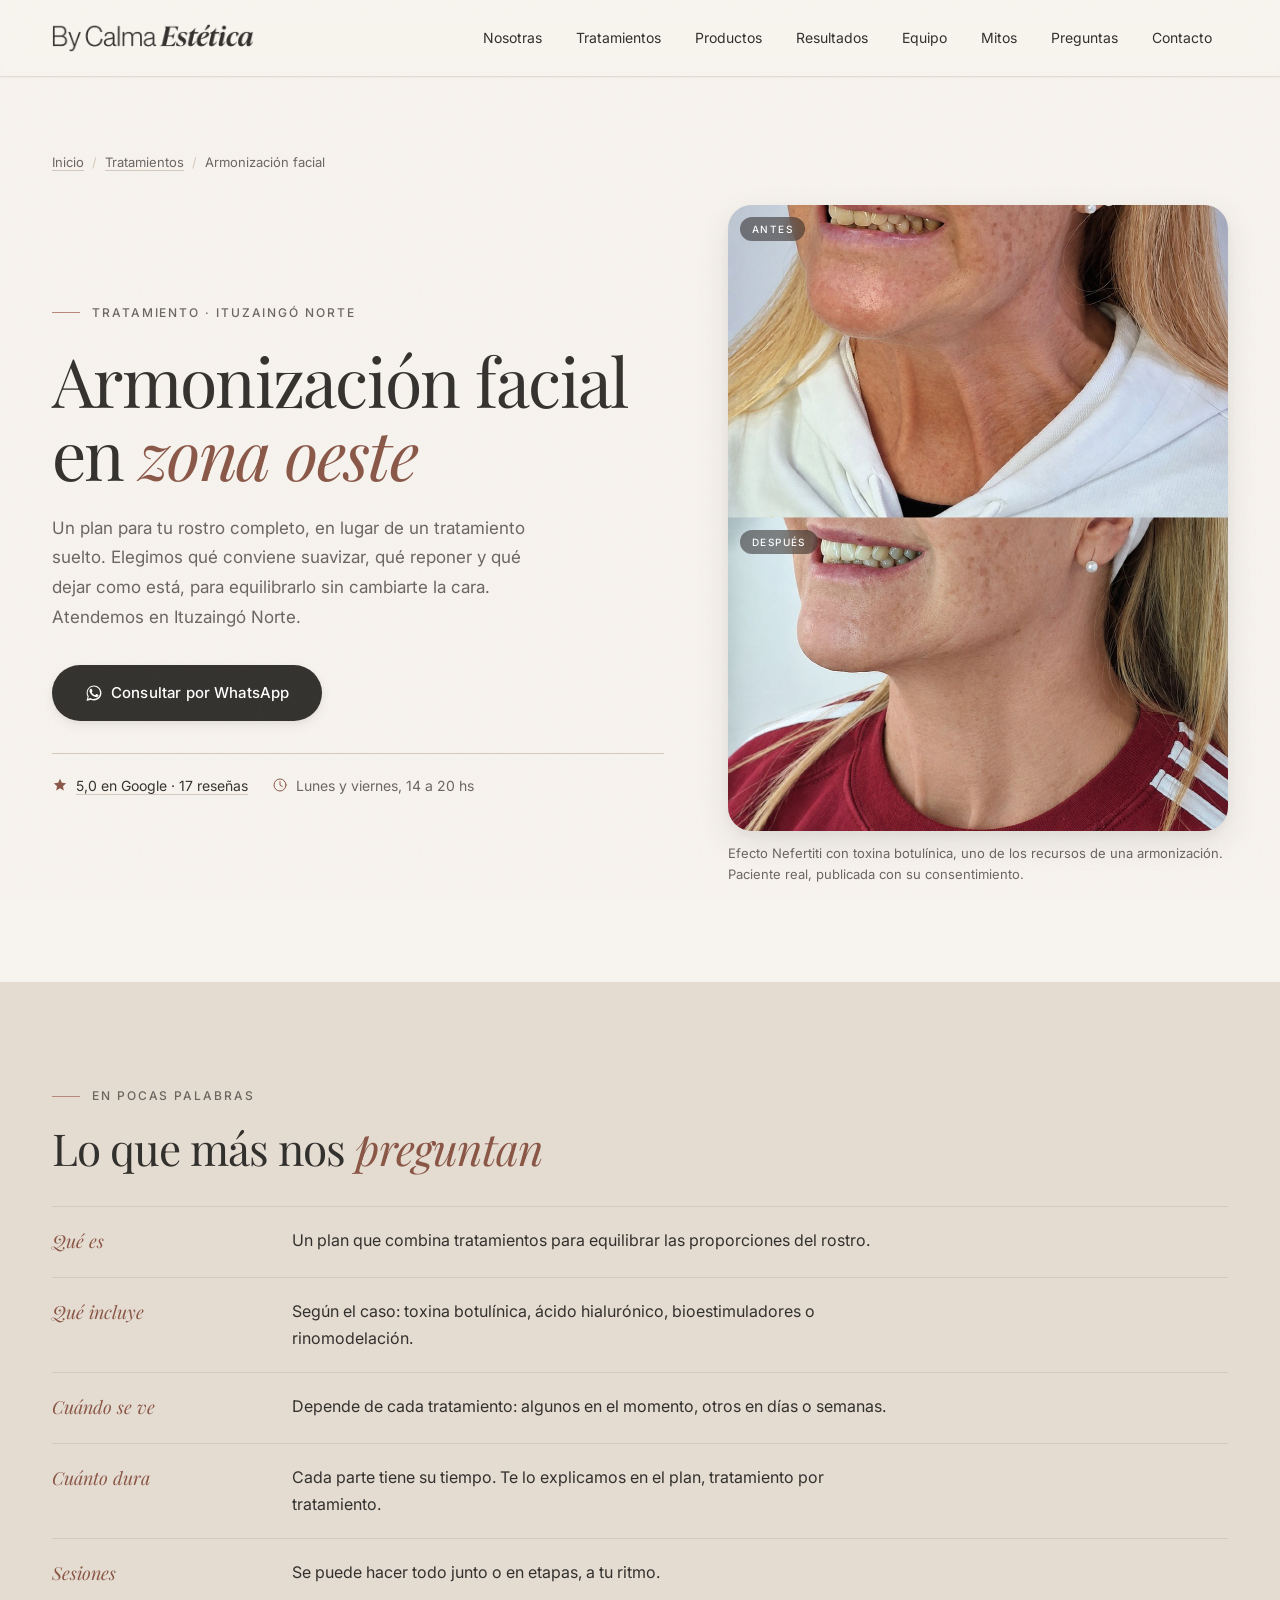
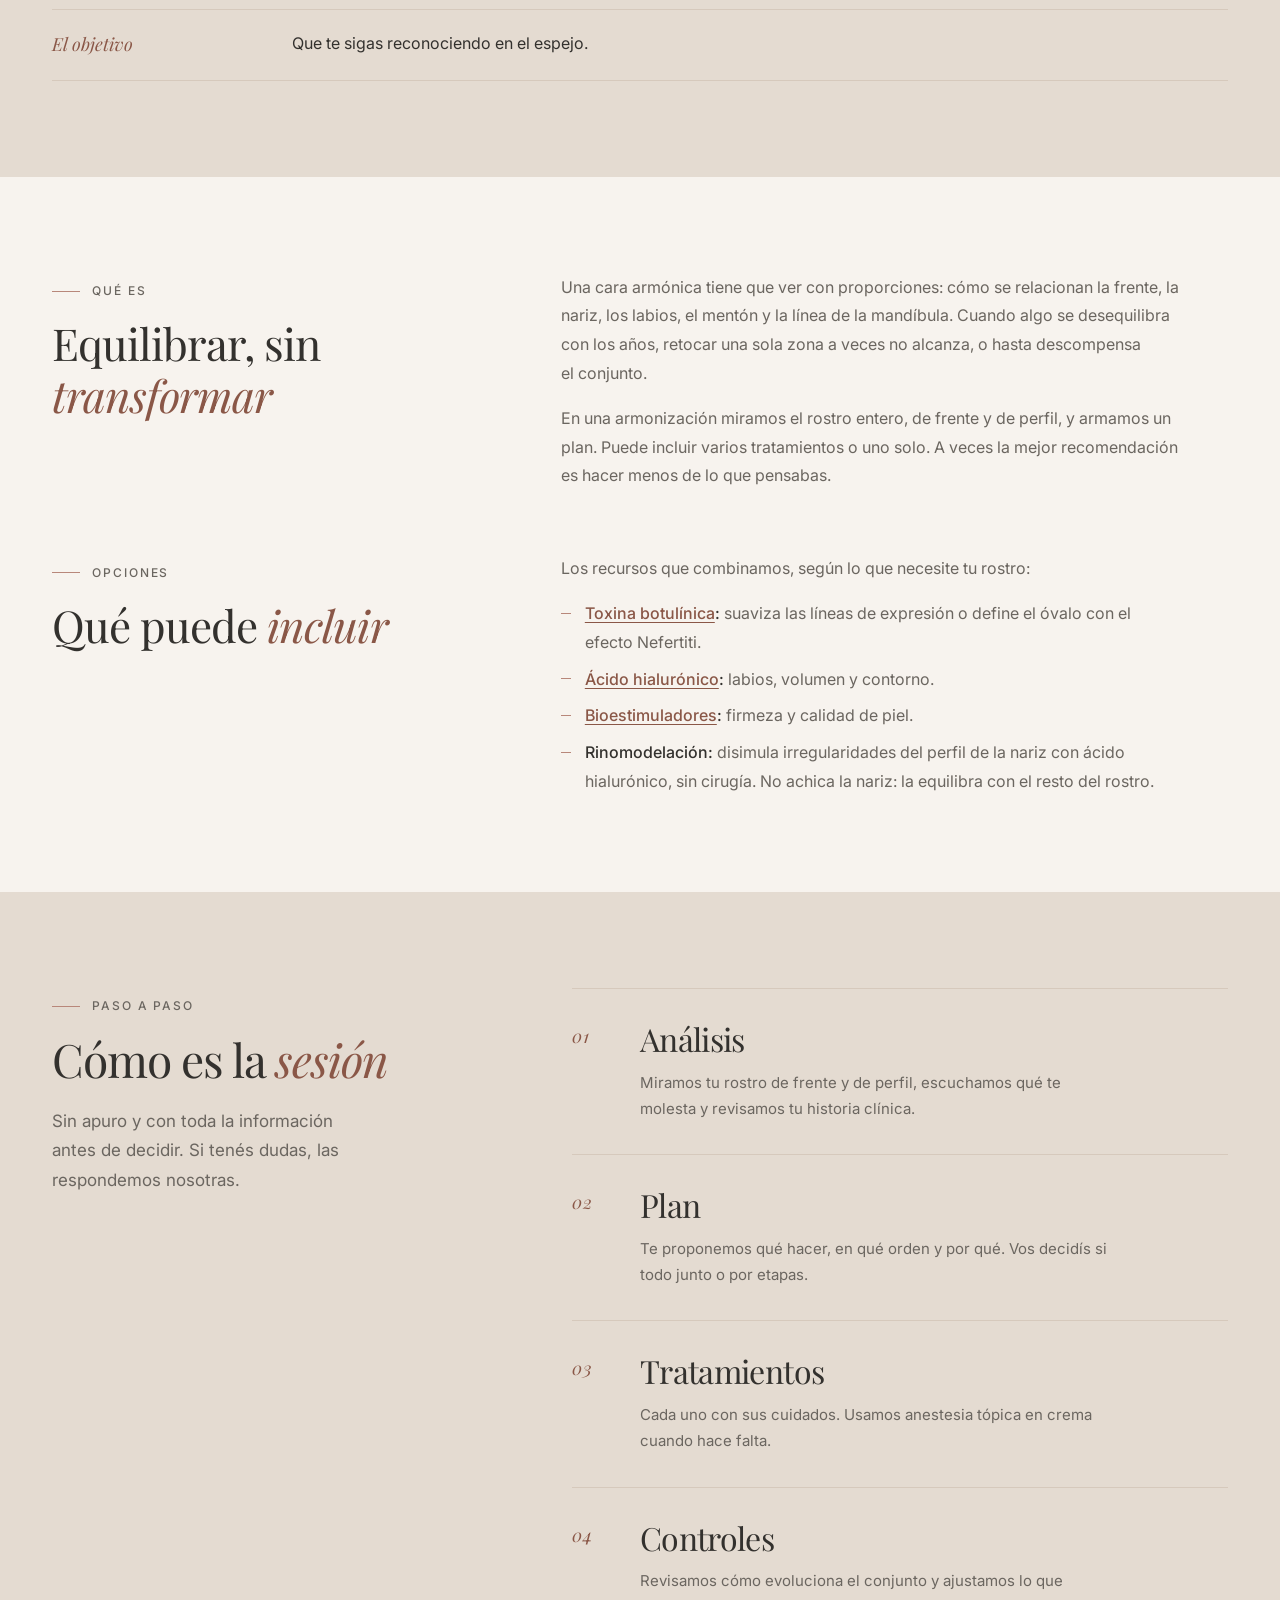
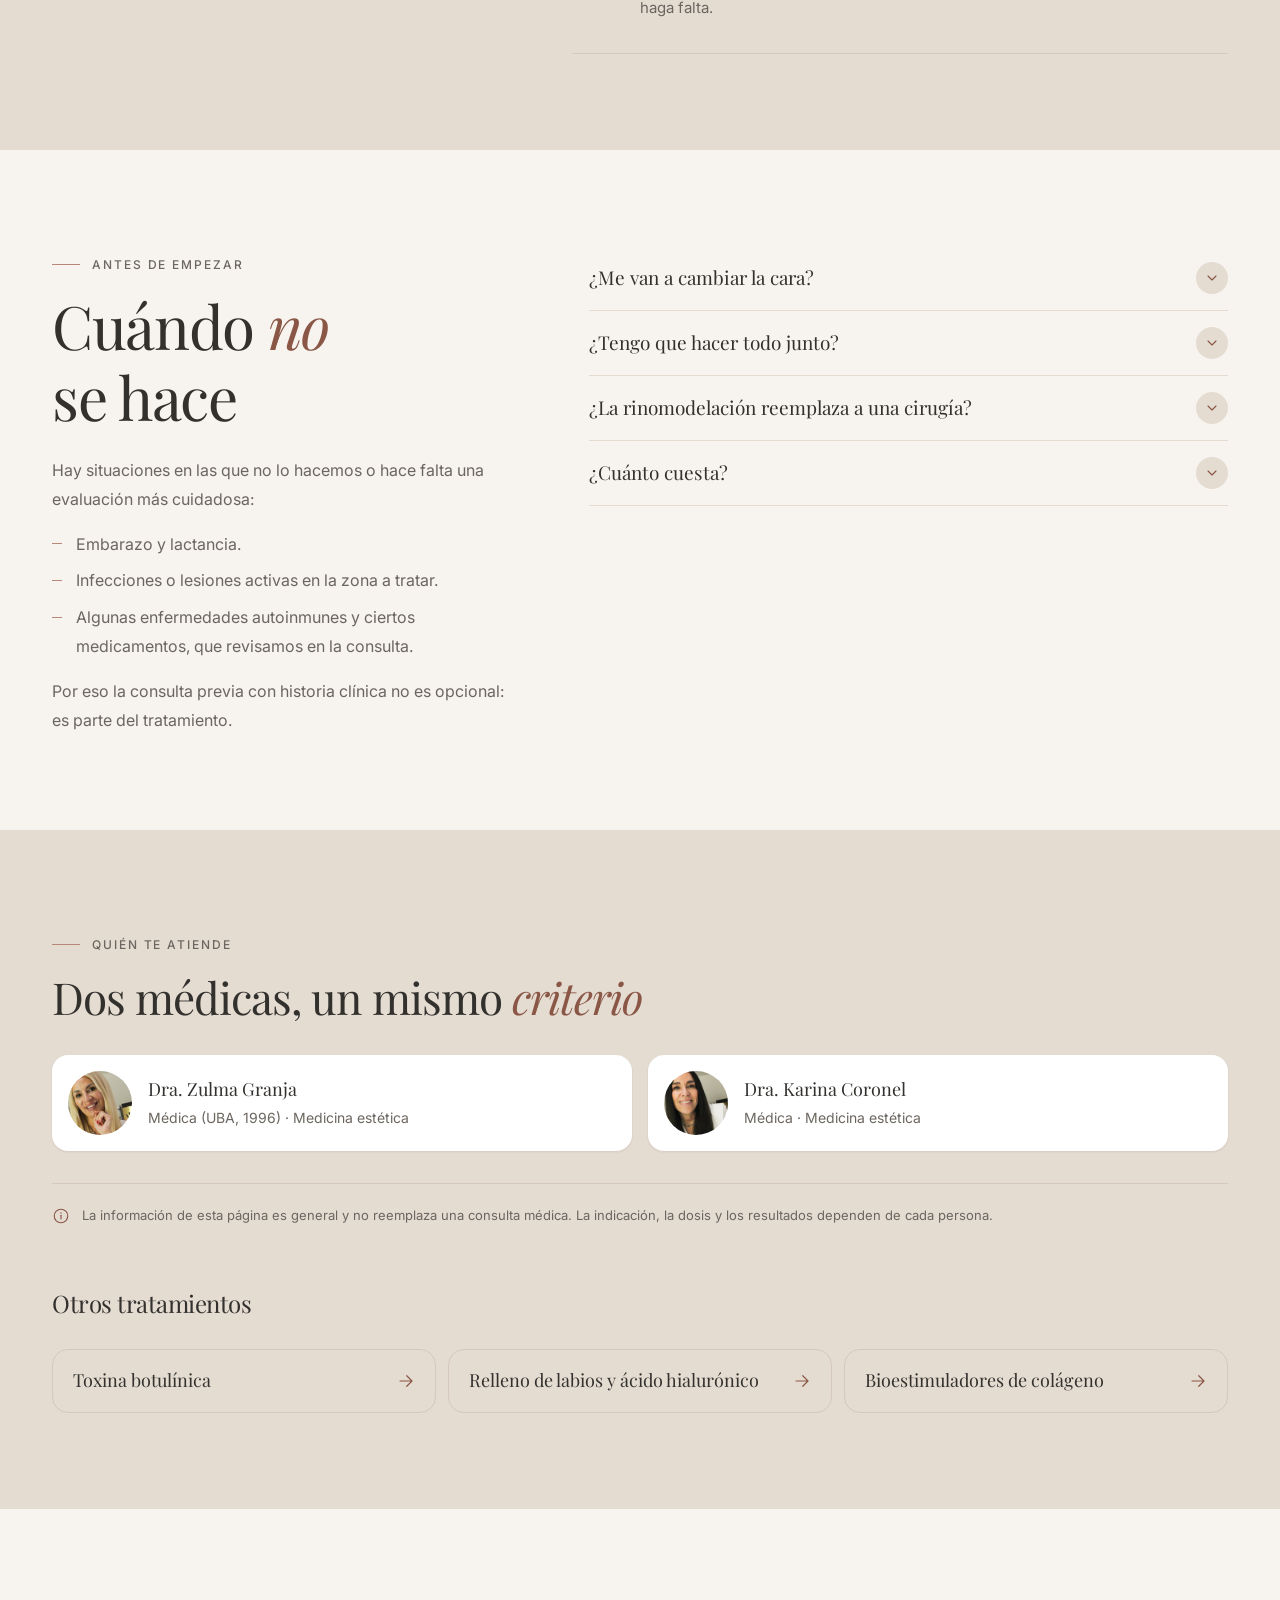
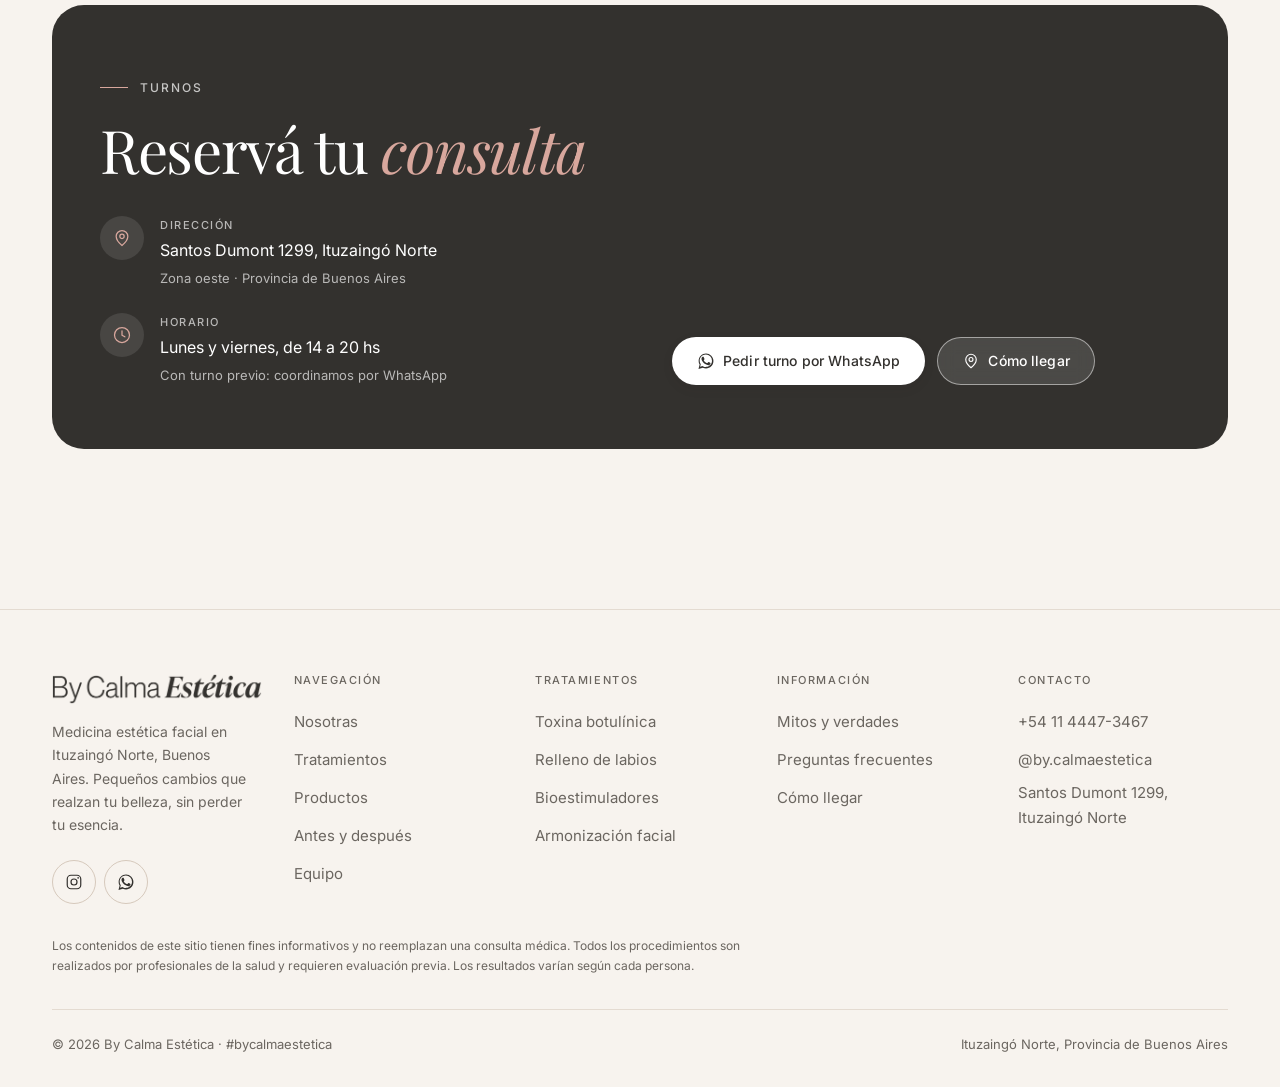
==== commit d6ad827d: "Bio de la Dra. Zulma, links visibles en el texto y fotos del equipo Co-Authored-By: Claude Opus 5.5 " ====
--- a/armonizacion-facial-zona-oeste/index.html
+++ b/armonizacion-facial-zona-oeste/index.html
@@ -497,7 +497,7 @@
           <ul class="t-team">
             <li>
               <img src="/assets/img/thumb-zulma.jpg" alt="Dra. Zulma Granja" width="160" height="160" loading="lazy" />
-              <div><strong>Dra. Zulma Granja</strong><span>Médica · Medicina estética</span></div>
+              <div><strong>Dra. Zulma Granja</strong><span>Médica (UBA, 1996) · Medicina estética</span></div>
             </li>
             <li>
               <img src="/assets/img/thumb-karina.jpg" alt="Dra. Karina Coronel" width="160" height="160" loading="lazy" />
